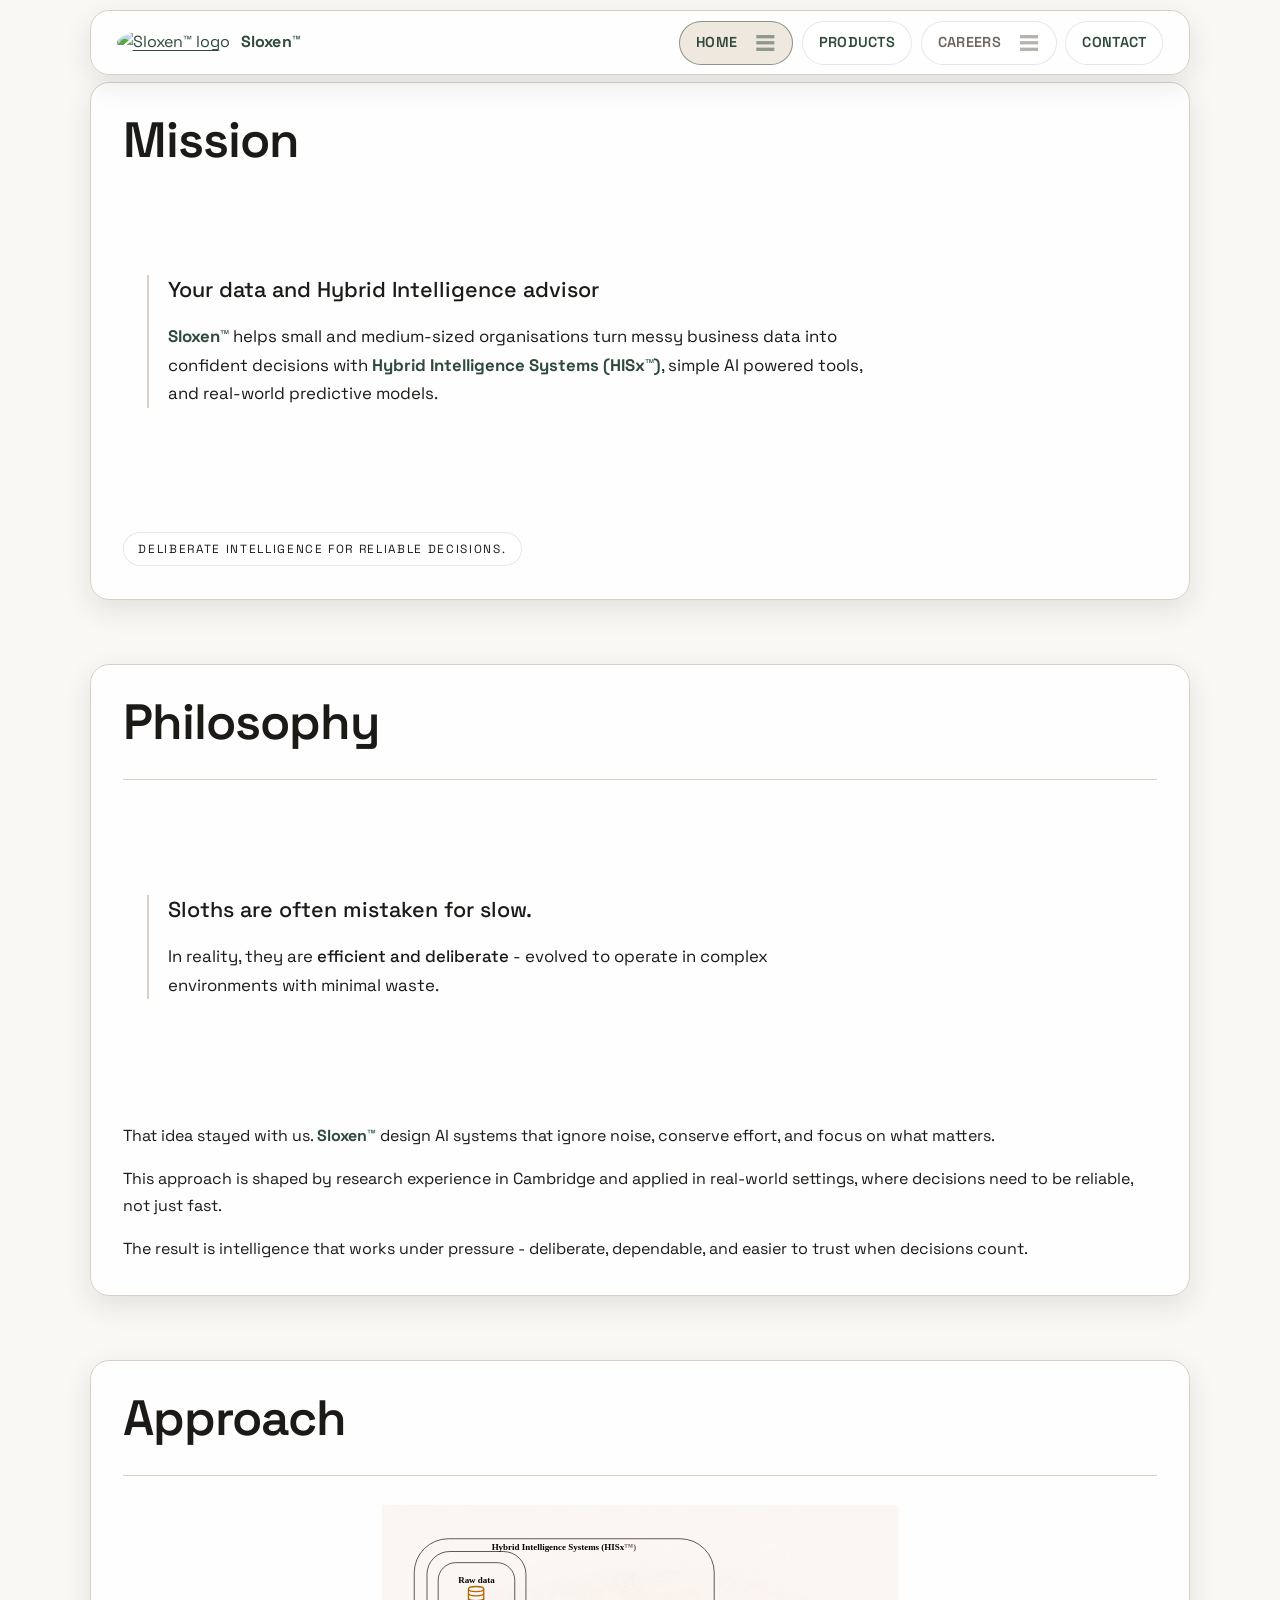
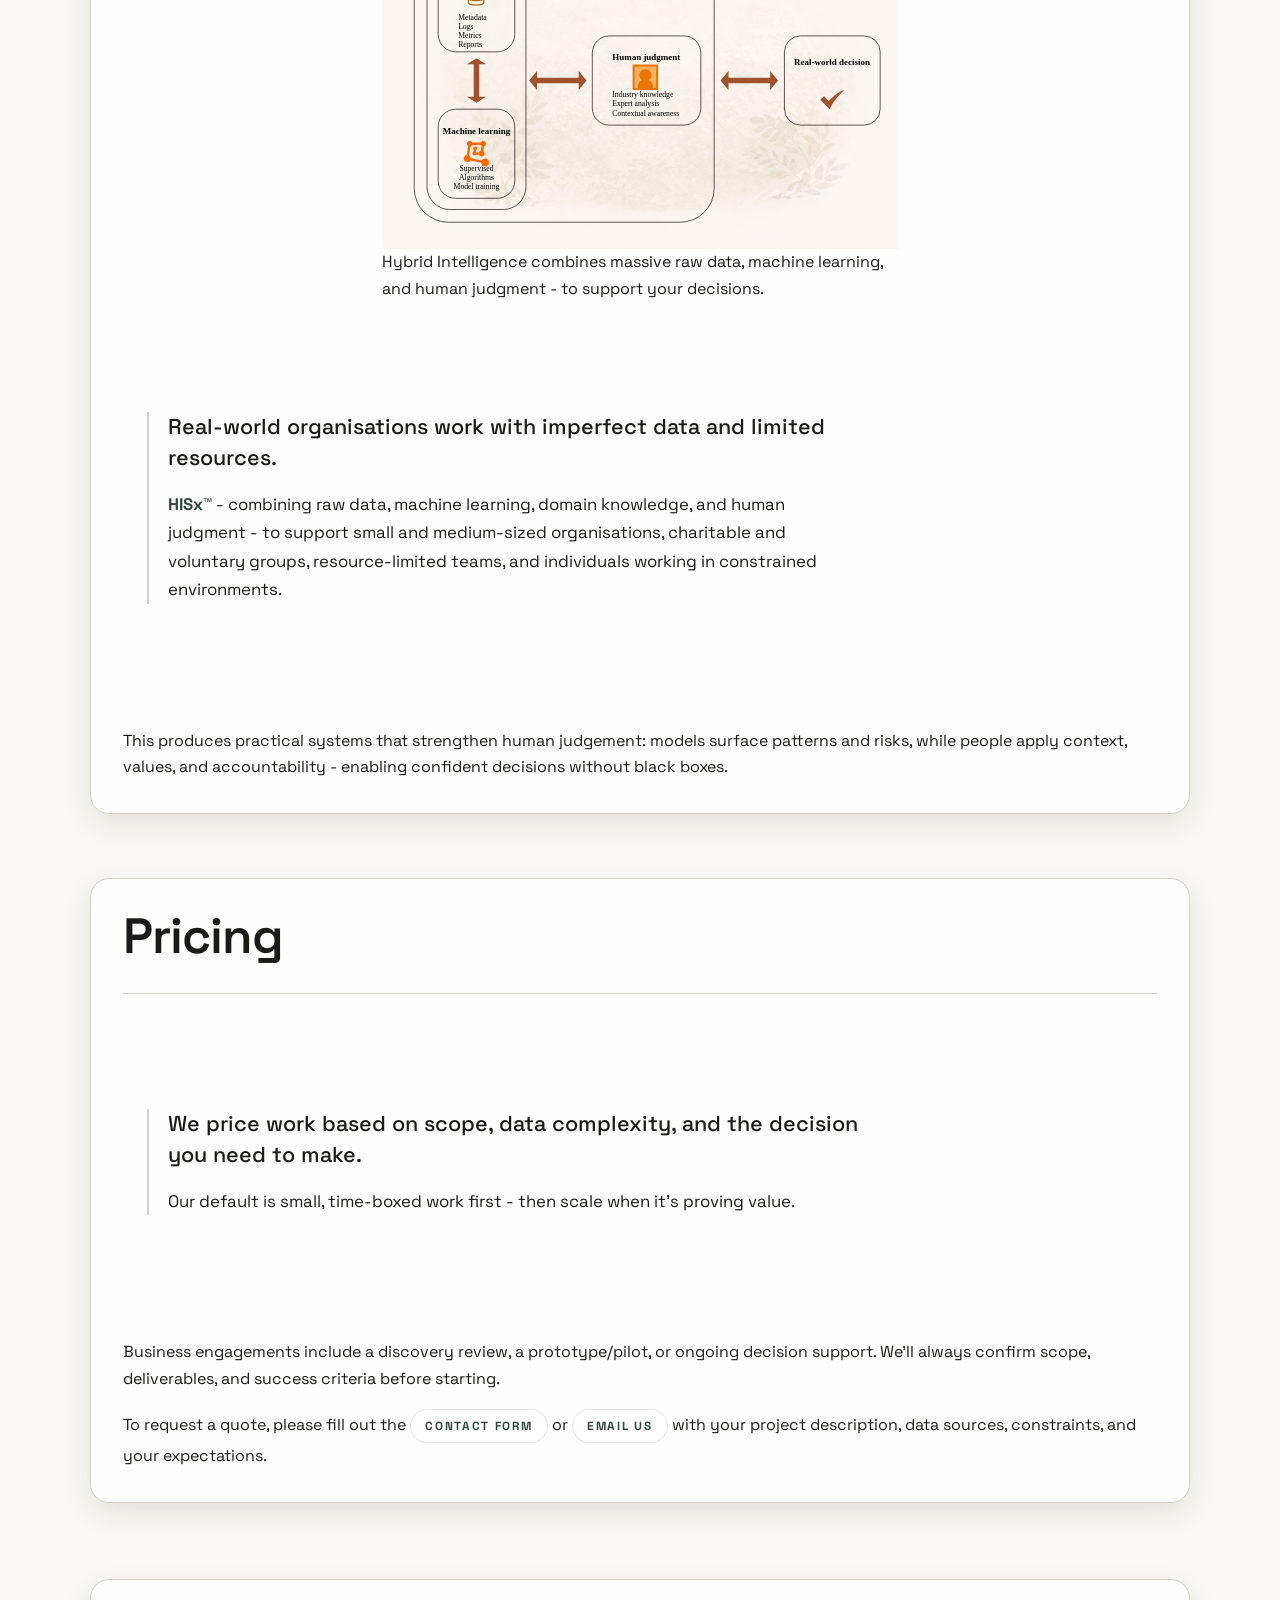
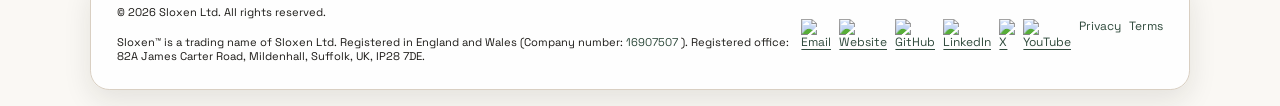
==== index.html @ bb7aa59a "remove hybrid ai" ====
<!DOCTYPE html>
<html lang="en">
<head>
  <meta charset="UTF-8" />
  <meta name="viewport" content="width=device-width, initial-scale=1" />
  <title>Sloxen™: data to decisions</title>
  <link rel="icon" href="assets/logo_small.png">  
  <meta name="description" content="Messy business data? Our HISx™ turns it into confident decisions." />
  <link rel="stylesheet" href="style.css" />


  <link rel="preconnect" href="https://fonts.googleapis.com">
  <link rel="preconnect" href="https://fonts.gstatic.com" crossorigin>
  <link href="https://fonts.googleapis.com/css2?family=Space+Grotesk:wght@400;500;600;700&display=swap" rel="stylesheet">
</head>

<body class="sloths-page">
  <header class="site-header">
    <div class="container nav-container">
      <div class="logo">
        <a href="index.html"><img class="logo-img" src="assets/logo.png" alt="Sloxen™ logo" /></a>
        <span class="logo-text"><a href="https://sloxen.com", style="text-decoration:none;"><b>Sloxen™</b></a></span></span>
      </div>
      <nav class="main-nav">
        <!-- HOME dropdown -->
        <details class="nav-dropdown">
          <summary class="nav-link active" href="page">home</summary>
          <div class="nav-dropdown-menu" role="menu" aria-label="Home sections">
            <a class="nav-dropdown-link" href="index.html#mission" role="menuitem">mission</a>
            <a class="nav-dropdown-link" href="index.html#philosophy" role="menuitem">philosophy</a>
            <a class="nav-dropdown-link" href="index.html#approach" role="menuitem">approach</a>
            <a class="nav-dropdown-link" href="index.html#pricing" role="menuitem">pricing</a>
          </div>
        </details>

        <!-- Keep the rest as top-level -->
        <a class="nav-link" href="products.html">products</a>
        <!-- CAREER dropdown -->
        <details class="nav-dropdown">
          <summary class="nav-link" href="careers.html">careers</summary>
          <div class="nav-dropdown-menu" role="menu" aria-label="Careers sections">
            <a class="nav-dropdown-link" href="careers.html#joinus" role="menuitem">joinus</a>
            <a class="nav-dropdown-link" href="careers.html#team" role="menuitem">team</a>
          </div>
        </details>

        <a class="nav-link" href="contact.html">contact</a>
      </nav>

            <!-- Mobile hamburger (mobile only) -->
      <button class="nav-toggle" type="button"
              aria-label="Open menu"
              aria-controls="mobile-nav"
              aria-expanded="false">
        <span></span><span></span><span></span>
      </button>

      <!-- Mobile overlay nav -->
      <div id="mobile-nav" class="mobile-nav" aria-hidden="true">
        <div class="mobile-nav__top">
          <div class="mobile-nav__brand"><a href="https://sloxen.com", style="text-decoration:none;"><b>Sloxen™</b></a></span></div>
          <button class="mobile-nav__close" type="button" aria-label="Close menu">✕</button>
        </div>

        <nav class="mobile-nav__menu" aria-label="Mobile navigation">
 
        <div class="mobile-nav__cta">
          <a class="mobile-btn mobile-btn--primary" href="contact.html">Let’s chat</a>
        </div>         
        <!-- Home (expandable) -->
          <details class="mobile-acc">
            <summary>Home</summary>
            <a href="index.html#mission">Mission</a>
            <a href="index.html#philosophy">Philosophy</a>
            <a href="index.html#approach">Approach</a>
            <a href="index.html#pricing">Pricing</a>
          </details>

          <!-- Products (top-level link; no submenu) -->
          <a class="mobile-link" href="products.html">Products</a>

          <!-- Careers (expandable) -->
          <details class="mobile-acc">
            <summary>Careers</summary>
            <a href="careers.html#joinus">Join us</a>
            <a href="careers.html#team">Team</a>
          </details>

          <!-- Contact (top-level) -->
          <a class="mobile-link" href="contact.html">Contact</a>
          <p class="mobile-nav__privacy-note">
            We only use your information to respond to your enquiry. We respect your privacy.
          </p>

          <a class="mobile-link" href="privacy.html">Privacy</a>

          <a class="mobile-link" href="terms.html">Terms</a>
        </nav>

      </div>

    </div>
  </header>

  <main>
    <!-- OVERVIEW -->
    <section id="mission" class="tab-section">
      <div class="container">
        <h1>Mission</h1>
        <div class="spacer-lg"></div>
        <div class="about-quote">  
          <p class="quote-lead">Your data and Hybrid Intelligence advisor</p>
          <p class="quote-body"><a href="https://sloxen.com/", style="text-decoration:none;"><b>Sloxen™</b></a> helps small and medium-sized organisations turn messy business data into confident decisions with <a href="https://sloxen.com/products.html", style="text-decoration:none;"><b>Hybrid Intelligence Systems (HISx™)</b></a>, simple AI powered tools, and real-world predictive models.</p>
        </div>
        <div class="spacer-xl"></div>

        <p class="pill">Deliberate intelligence for reliable decisions.</p>
      </div>
    </section>

    <!-- ABOUT (exactly 3 paragraphs) -->
    <section id="about" class="tab-section">
      <div class="container">
        <h1>Philosophy</h1>
        <div class="divider"></div>

        <div class="spacer-lg"></div>
        <div class="about-quote">
          <p class="quote-lead">
            Sloths are often mistaken for slow.
          </p>
          <p class="quote-body">
            In reality, they are <span class="emphasis">efficient and deliberate</span> -
            evolved to operate in complex environments with minimal waste.
          </p>
        </div>
        <div class="spacer-xl"></div>

        <p>
          That idea stayed with us. <a href="https://sloxen.com", style="text-decoration:none;"><b>Sloxen™</b></a> design AI systems that ignore noise, conserve effort,
          and focus on what matters.
        </p>
        <p>
          This approach is shaped by research experience in Cambridge and applied in real-world settings, 
          where decisions need to be reliable, not just fast.
        </p>
        <p>
          The result is intelligence that works under pressure - deliberate, dependable, 
          and easier to trust when decisions count.
        </p>
      </div>
    </section>

    <!-- APPROACH (exactly 3 paragraphs) -->
    <section id="approach" class="tab-section">
      <div class="container">
        <h1>Approach</h1>
        <div class="divider"></div>

        <figure class="figure-half zoomable">
          <img src="assets/home/hybrid_intel.drawio.svg" alt="AutoPred hybrid AI for predictive analytics" loading="lazy" />
          <figcaption>
            Hybrid Intelligence combines massive raw data, machine learning,
              and human judgment - to support your decisions.
          </figcaption>
        </figure>

        <div class="spacer-lg"></div>
        <div class="about-quote">
          <p class="quote-lead">
            Real-world organisations work with imperfect data and limited resources.
          </p>
          <p class="quote-body">
            <a href="https://sloxen.com/products.html", style="text-decoration:none;"><b>HISx™</b></a> - combining raw data, machine learning, domain knowledge, and human judgment - to support small and medium-sized organisations, charitable and voluntary groups, resource-limited teams, and individuals working in constrained environments.
          </p>
        </div>
        <div class="spacer-xl"></div>

        <p>
          This produces practical systems that strengthen human judgement: models surface patterns and risks, while people apply context, values, and accountability - enabling confident decisions without black boxes.
        </p>
      </div>
    </section>

    <!-- PRICING -->
    <section id="pricing" class="tab-section">
      <div class="container">
        <h1>Pricing</h1>
        <div class="divider"></div>

        <div class="spacer-lg"></div>
        <div class="about-quote">
          <p class="quote-lead">
            We price work based on scope, data complexity, and the decision you need to make.
          </p>
          <p class="quote-body">
            Our default is small, time-boxed work first - then scale when it’s proving value.
          </p>
        </div>
        <div class="spacer-xl"></div>

        <p>
          Business engagements include a discovery review, a prototype/pilot, or ongoing decision support.
          We’ll always confirm scope, deliverables, and success criteria before starting.
        </p>

        <p>
          To request a quote, please fill out the
          <a
            href="contact.html"
            target="_blank"
            rel="noopener"
            class="pill"
            style="display:inline-block;
            text-decoration:none;
            font-weight: 800;"
          >
            contact form
          </a>
          or 
          <a
            href="mailto:info@sloxen.com"
            target="_blank"
            rel="noopener"
            class="pill"
            style="display:inline-block;
            text-decoration:none;
            font-weight: 800;"
          >
            email us
          </a>
          with your project description, data sources, constraints, and your expectations.
        </p>
      </div>
    </section>

  </main>

  <div id="site-footer"></div>

  <script>
    fetch("footer.html")
      .then(res => res.text())
      .then(html => {
        document.getElementById("site-footer").innerHTML = html;
        document.getElementById("year").textContent = new Date().getFullYear();
      });
  </script>

  <script>
    document.getElementById("year").textContent = new Date().getFullYear();
  </script>

  <script>
    const toggle = document.querySelector(".nav-toggle");
    const mobileNav = document.getElementById("mobile-nav");
    const closeBtn = document.querySelector(".mobile-nav__close");

    function openNav(){
      mobileNav.classList.add("is-open");
      mobileNav.setAttribute("aria-hidden", "false");
      toggle?.setAttribute("aria-expanded", "true");
      document.body.classList.add("nav-open");
    }

    function closeNav(){
      mobileNav.classList.remove("is-open");
      mobileNav.setAttribute("aria-hidden", "true");
      toggle?.setAttribute("aria-expanded", "false");
      document.body.classList.remove("nav-open");
    }

    toggle?.addEventListener("click", (e) => {
      e.stopPropagation();
      openNav();
    });

    closeBtn?.addEventListener("click", closeNav);

    mobileNav?.querySelectorAll("a").forEach(a => a.addEventListener("click", closeNav));

    document.addEventListener("keydown", (e) => {
      if(e.key === "Escape") closeNav();
    });

      /* click outside closes */
  document.addEventListener("click", (e) => {
    if (!mobileNav.classList.contains("is-open")) return;

    const target = e.target;
    if (!(target instanceof Node)) return;

    const clickedInsidePanel = mobileNav.contains(target);
    const clickedToggle = toggle && toggle.contains(target);

    if (!clickedInsidePanel && !clickedToggle) closeNav();
  });
  
  </script>


</body>
</html>
---- style.css ----
/* =========================================================
   Sloxen - style.css (tidied + deduplicated)
   0) Reset + Variables
   ========================================================= */

*, *::before, *::after { box-sizing: border-box; }

:root{
  /* Header offset for fixed header (desktop default) */
  --header-offset: 10px;

  /* Softer, more “creamy green” palette */
  --bg: #f2f7f1;
  --surface: #ffffff;
  --text: #0f1f17;
  --muted: #40554b;
  --accent: #2f7d63;
  --accent-soft: #e2f0ea;
  --divider: #d6e2da;
  --radius-lg: 1.2rem;
  --shadow: 0 8px 24px rgba(15,31,23,0.08);
}


/* =========================================================
   1) Base Page Layout
   ========================================================= */

html, body{
  margin: 0;
  padding: 0;
  min-height: 100%;
  overflow-x: hidden;
  font-family: "Space Grotesk", system-ui, sans-serif;
  color: var(--text);
  line-height: 1.65;
  background: var(--bg);
}

/* Reserve space so content never sits under the fixed header */
body{
  padding-top: var(--header-offset);
}

/* Containers */
.container{
  width: 100%;
  max-width: 1100px;
  margin: 0 auto;
  padding: 0 1rem;
}


/* =========================================================
   2) Header (Fixed)
   ========================================================= */

.site-header{
  position: fixed;
  top: 2;
  left: 0;
  right: 0;
  z-index: 1000;
  background: var(--bg);
}

.site-header .container{
  width: 100%;
}


/* =========================================================
   3) Header “Card” + Footer “Card”
   - Shared “card” visual style.
   ========================================================= */

.nav-container,
.site-footer .footer-grid{
  background: rgba(255,255,255,0.90);
  border: 1px solid var(--divider);
  border-radius: var(--radius-lg);
  box-shadow: var(--shadow);
  padding: 0.6rem 1.6rem;
}

.nav-container{
  display: flex;
  justify-content: space-between;
  align-items: center;
  flex-wrap: wrap;
  gap: 1rem;
  position: relative; /* anchor for mobile hamburger positioning */
}


/* =========================================================
   4) Logo
   ========================================================= */

.logo{
  display: flex;
  align-items: center;
  gap: 0.7rem;
}
.logo-img{
  height: 34px;
  width: 34px;
  border-radius: 50%;
}
.logo-text{
  font-weight: 650;
  letter-spacing: 0.01em;
  color: var(--accent);
}
.logo-text span{
  color: inherit;
}


/* =========================================================
   5) Desktop Navigation Pills
   - Premium pill buttons.
   ========================================================= */

.main-nav{
  display: flex;
  flex-wrap: wrap;
  gap: 0.55rem;
}

.nav-link{
  display: inline-flex;
  align-items: center;
  justify-content: center;

  height: 44px;
  padding: 0 16px;

  border-radius: 9999px;
  border: 1px solid rgba(15,31,23,0.10);

  background: rgba(255,255,255,0.92);
  color: var(--muted);

  font-size: 0.9rem;
  font-weight: 600;
  letter-spacing: 0.02em;
  text-transform: uppercase;
  line-height: 1;

  cursor: pointer;
  text-decoration: none;
  white-space: nowrap;
}

.nav-link:hover{
  color: var(--text);
  border-color: rgba(15, 39, 31, 0.35);
}

/* Active: subtle, not neon */
.nav-link.active,
.nav-link[aria-current="page"]{
  border-color: rgba(15, 44, 35, 0.45);
  color: var(--accent);
  background: var(--accent-soft);
}


/* =========================================================
   6) Desktop Dropdown (details/summary)
   - Dropdown caret uses “≡” as you currently have; keep or change later.
   - Menu is a small card.
   ========================================================= */

.nav-dropdown{
  position: relative;
  display: inline-block;
}

.nav-dropdown > summary{
  list-style: none;
}
.nav-dropdown > summary::-webkit-details-marker{
  display: none;
}

/* Caret / icon */
.nav-dropdown > summary::after{
  content: "≡";
  margin-left: 1rem;
  font-size: 2em;
  opacity: 0.5;
  letter-spacing: -0.05em;
}

.nav-dropdown-menu{
  position: absolute;
  top: calc(100% + 10px);
  left: 0;
  min-width: 220px;
  padding: 0.5rem;
  border-radius: 14px;
  background: rgba(255,255,255,0.95);
  border: 1px solid var(--divider);
  box-shadow: 0 12px 28px rgba(4, 8, 6, 0.12);
  z-index: 2000;
}

.nav-dropdown-link{
  display: block;
  padding: 0.55rem 0.75rem;
  border-radius: 10px;
  text-decoration: none;
  color: var(--muted);
  font-size: 0.82rem;
  letter-spacing: 0.08em;
  text-transform: uppercase;
  white-space: nowrap;
}
.nav-dropdown-link:hover{
  background: rgba(47,125,99,0.10);
  color: var(--text);
}

.nav-dropdown:not([open]) .nav-dropdown-menu{
  display: none;
}


/* =========================================================
   7) Typography
   - Removed global “p { max-width: 100% !important; }” which broke layouts.
   - Keep normal paragraph rhythm.
   ========================================================= */

h1, h2, h3{
  color: var(--text);
  margin: 0.5rem 0;
  font-weight: 650;
  letter-spacing: -0.015em;
}
h1{ font-size: clamp(1.9rem, 3.6vw, 2.4rem); }
h2{ font-size: 1.25rem; margin-top: 1.2rem; }

p{ margin: 0.9rem 0; }

a{ color: var(--accent); }
a:hover{ text-decoration: underline; }

.lead{
  margin: 0.45rem 0;
  font-size: clamp(1.8rem, 4vw, 2.35rem);
  line-height: 1.12;
  letter-spacing: -0.02em;
}

/* Pill tagline */
.pill{
  display: inline-block;
  margin-top: 0rem;
  border-radius: 9999px;
  border: 1px solid rgba(15,31,23,0.10);
  padding: 0.4rem 0.9rem;
  font-size: 0.74rem;
  text-transform: uppercase;
  letter-spacing: 0.14em;
  color: var(--muted);
  background: rgba(255,255,255,0.92);
}


/* =========================================================
   8) Dividers + Spacers
   ========================================================= */

.divider{
  height: 1px;
  background: var(--divider);
  margin: 1.6rem 0;
}

.sub-divider{
  width: 48px;
  height: 1px;
  background: var(--divider);
  margin: 1.2rem 0;
  opacity: 0.7;
}

.spacer-lg{ height: 2.4rem; }
.spacer-xl{ height: 3.2rem; }


/* =========================================================
   9) About Quote Block (merged)
   ========================================================= */

.about-quote{
  max-width: 720px;
  margin: 3rem 0 3.5rem;
  margin-left: 1.5rem;
  padding-left: 1.2rem;
  border-left: 2px solid var(--divider);
}

.quote-lead{
  font-size: 1.35rem;
  font-weight: 500;
  line-height: 1.4;
  margin: 0 0 0.6rem;
  color: var(--text);
}

.quote-body{
  font-size: 1.05rem;
  line-height: 1.7;
  margin: 0;
  color: var(--muted);
}

.emphasis{
  font-weight: 500;
  color: var(--text);
}


/* =========================================================
   10) Hybrid Diagram
   ========================================================= */

.hybrid-diagram{
  display: block;
  text-align: center;
  max-width: 680px;
  margin: 2.4rem auto 3rem;
  color: var(--muted);
}

.hybrid-diagram svg{
  display: block;
  width: 100%;
  height: auto;
  margin: 0 auto 1rem;
}

.hybrid-diagram img{
  display: block;
  max-width: 100%;
  height: auto;
  margin: 0 auto;
}

/* SVG text via class so we can size it responsively */
.hybrid-center{
  font-size: 14px;
  font-weight: 500;
  fill: currentColor;
}

/* Legend: responsive pills */
.hybrid-legend{
  display: flex;
  flex-wrap: wrap;
  gap: 0.5rem;
  justify-content: center;
  margin: 0.6rem 0 0.9rem;
}

.legend-pill{
  display: inline-flex;
  align-items: center;
  justify-content: center;
  padding: 0.35rem 0.7rem;
  border-radius: 9999px;
  border: 1px solid rgba(15,31,23,0.12);
  background: rgba(255,255,255,0.9);
  color: var(--muted);
  font-size: 0.85rem;
  line-height: 1;
  white-space: nowrap;
}

.diagram-caption{
  font-size: 0.95rem;
  line-height: 1.6;
  text-align: center;
  color: var(--muted);
  margin: 0;
}


/* =========================================================
   11) Anchor/Scroll Offset (single system)
   ========================================================= */

html{
  scroll-padding-top: var(--header-offset);
}

section,
.tab-section,
h1, h2, h3{
  scroll-margin-top: var(--header-offset);
}


/* =========================================================
   12) Figures / Images / Zoom
   - Kept your figure sizing + zoom behaviour.
   ========================================================= */

figure{ margin: 0; }

figure img{
  display: block;
  width: 100%;
  height: auto;
  max-width: 100%;
}

.figure-half{
  max-width: 50%;
  margin: 1.5rem auto;
}

.zoomable img{
  width: 100%;
  cursor: zoom-in;
  transition: transform 0.25s ease;
}

.zoomable img:hover{
  transform: scale(2);
}

.zoomable img:active{
  transform: scale(1.5);
  cursor: zoom-out;
}

.plot-carousel {
  position: relative;
  display: flex;
  align-items: center;
}

.plot-nav {
  position: absolute;
  top: 50%;
  transform: translateY(-50%);
  z-index: 2;

  width: 36px;
  height: 36px;
  border-radius: 50%;
  border: none;

  background: rgba(255,255,255,0.9);
  box-shadow: 0 2px 6px rgba(0,0,0,0.15);
  cursor: pointer;
  font-size: 20px;
}

.plot-nav.left {
  left: -10px;
}

.plot-nav.right {
  right: -10px;
}

.plot-nav:hover {
  background: white;
}

.product-plot-strip {
  display: flex;
  gap: 1rem;
  overflow-x: auto;
  overflow-y: hidden;
  scroll-snap-type: x mandatory;
  padding: 0.75rem 0 1rem;
  margin: 1rem 0 1.25rem;
  max-width: 100%;
}

.product-plot-strip img {
  flex: 0 0 auto;
  height: 520px;
  width: auto;
  border-radius: 14px;
  border: 1px solid #e5e7eb;
  scroll-snap-align: start;
  background: #fff;
  object-fit: cover;
}

.product-plot-strip::-webkit-scrollbar {
  height: 8px;
}

.product-plot-strip::-webkit-scrollbar-thumb {
  background: #cbd5e1;
  border-radius: 999px;
}

.product-plot-strip-wide {
  display: flex;
  gap: 1rem;
  overflow-x: auto;
  overflow-y: hidden;
  scroll-snap-type: x mandatory;
  padding: 0.75rem 0 1rem;
  margin: 1rem 0 1.25rem;
  max-width: 100%;
}

.product-plot-strip-wide img {
  flex: 0 0 auto;
  height: 200px;
  width: auto;
  border-radius: 14px;
  border: 1px solid #e5e7eb;
  scroll-snap-align: start;
  background: #fff;
  object-fit: cover;
}

.product-plot-strip-wide::-webkit-scrollbar {
  height: 8px;
}

.product-plot-strip-wide::-webkit-scrollbar-thumb {
  background: #cbd5e1;
  border-radius: 999px;
}


/* =========================================================
   13) Footer
   ========================================================= */

.site-footer{
  font-size: 0.7rem;      /* align with nav pills */
  padding: 0.7rem 0 1rem;  /* tighter vertical rhythm */
}

.footer-grid{
  display: flex;
  justify-content: space-between;
  align-items: center;
  gap: 0.6rem;
}

.site-footer .footer-grid{
  gap: 0.6rem;
}

.footer-meta p{
  margin: 0.05rem 0;
  line-height: 1.2;
  font-size: inherit;
}

.footer-links{
  display: flex;
  gap: 0.5rem;
}

.footer-links a{
  font-size: 0.75rem;
  text-decoration: none;
  color: var(--muted);
  line-height: 1.2;
}
.footer-links a:hover{
  color: var(--text);
  text-decoration: underline;
}


/* =========================================================
   14) Page Theme
   ========================================================= */

body.sloths-page{
  --bg: #FAF8F4;
  --surface: #FFFFFF;
  --text: #1C1A17;
  --muted: #6E665E;
  --divider: #D9CFC2;
  --accent: #2F4A3C;
  --accent-soft: #EFE8DF;
  --shadow: 0 10px 28px rgba(28,26,23,0.10);
}

/* top spacing rule  */
body.sloths-page .tab-section:first-of-type{
  margin-top: 0.5rem;
  padding: 4rem 0;
}

body.sloths-page main .tab-section + .tab-section{
  margin-top: -4rem;
}

/* sloths page main panel */
body.sloths-page main .tab-section{
  padding: 4rem 0;
}

body.sloths-page main .tab-section .container{
  background: rgba(255,255,255,0.88);
  border: 1px solid var(--divider);
  border-radius: var(--radius-lg);
  box-shadow: var(--shadow);
  padding: 1rem 2rem;
}



/* Contact typography */
body.sloths-page h1{
  font-size: clamp(2.2rem, 4.2vw, 3.1rem);
  font-weight: 600;
  letter-spacing: -0.02em;
  margin-top: 0;
}

body.sloths-page p{
  max-width: none;
  margin: 1.05rem 0;
  color: var(--text);
}

body.sloths-page .divider{
  background: var(--divider);
  margin: 1rem 0 1.8rem;
  opacity: 0.95;
}

body.sloths-page a{
  color: var(--accent);
  text-decoration: underline;
  text-decoration-thickness: 1px;
  text-underline-offset: 3px;
}
body.sloths-page a:hover{
  text-decoration-thickness: 2px;
}


/* =========================================================
   15) Contact Form 
   ========================================================= */

.contact-form{
  margin-top: 1.2rem;
  max-width: 720px;
}

.contact-form .form-row{
  display: flex;
  flex-direction: column;
  gap: 0.45rem;
  margin: 0.95rem 0;
}

.contact-form label{
  font-weight: 550;
  color: var(--text);
}

.contact-form input,
.contact-form select,
.contact-form textarea{
  width: 100%;
  padding: 0.75rem 0.9rem;
  border: 1px solid var(--divider);
  border-radius: 12px;
  background: var(--surface);
  color: var(--text);
  font: inherit;
  line-height: 1.4;
  outline: none;

  appearance: none;
  -webkit-appearance: none;
  -moz-appearance: none;
}

.contact-form textarea{
  resize: vertical;
  min-height: 140px;
}

.contact-form input:focus,
.contact-form select:focus,
.contact-form textarea:focus{
  border-color: rgba(47,125,99,0.55);
  box-shadow: 0 0 0 3px rgba(47,125,99,0.16);
}

.contact-form button{
  margin-top: 0.6rem;
  height: 38px;
  padding: 0 16px;
  border-radius: 9999px;
  border: 1px solid rgba(15,31,23,0.12);
  background: rgba(255,255,255,0.92);
  color: var(--muted);
  font: inherit;
  font-size: 0.74rem;
  font-weight: 650;
  letter-spacing: 0.12em;
  text-transform: uppercase;
  cursor: pointer;
  white-space: nowrap;
}

.contact-form button:hover{
  color: var(--text);
  border-color: rgba(47,125,99,0.35);
  transform: translateY(-1px);
}


/* =========================================================
   16) NAV
   ========================================================= */

nav a,
nav a:hover,
nav a:focus,
nav a:active,
nav a.active{
  text-decoration: none !important;
}


/* =========================================================
   17) Small helpers
   ========================================================= */

.work-links{
  font-size: 0.9em;
  opacity: 0.85;
}

.profile-link{
  display: inline-flex;
  flex-direction: column;
  align-items: flex-start;
  gap: 0.4rem;
  text-decoration: none;
}




/* =========================================================
   18) Mobile
   ========================================================= */

@media (max-width: 720px){
  :root{
    --header-offset: 1px;
  }

  /* Hybrid diagram mobile tuning */
  .hybrid-diagram{ margin: 2rem auto 2.4rem; }
  .diagram-caption{ font-size: 0.9rem; text-align: left; }
  .hybrid-legend{ justify-content: flex-start; }
  .legend-pill{ font-size: 0.82rem; }

  /* Contact page mobile spacing */

  body.sloths-page main .tab-section:first-of-type{
    padding-top: 4rem;
    padding: 4rem 0;
  }
  body.sloths-page main .tab-section + .tab-section{
    padding: -2rem 0;
  }
  body.sloths-page main .tab-section{
    padding: 4rem 0;
  }  
  body.sloths-page main .tab-section .container{
    padding: 0.5rem 1rem;
  }
  body.sloths-page p{
    max-width: 100%;
  }

  /* Desktop dropdown menu width tweak (harmless even if desktop nav hidden) */
  .nav-dropdown-menu{
    left: auto;
    right: 0;
    min-width: 210px;
  }

    /* Headings */
  h1{
    font-size: clamp(1rem, 6vw, 1rem);
    line-height: 1.2;
  }

  h2{
    font-size:90.rem;
    line-height: 1.3;
  }

  h3{
    font-size: 0.9rem;
    line-height: 1.35;
  }

  /* Body text */
  p{
    font-size: 0.8rem;
    line-height: 1.55;
  }

  /* Lead / hero text */
  .lead{
    font-size: 1.45rem;
    line-height: 1.25;
  }

  /* Quote blocks */
  .quote-lead{
    font-size: 1.1rem;
    line-height: 1.4;
  }

  .quote-body{
    font-size: 0.9rem;
  }

  .about-quote{
    margin: 0.2rem 0 0.2rem 0;
  }

  .about-quote p{
    margin: 0.2rem 0 0.2rem 0;
  }

  .about-quote + .pill{
    margin-top: 0.2rem;
  }

  /* Pills / small UI text */
  .pill,
  .legend-pill{
    font-size: 0.7rem;
  }
  .about-pill{
    margin: 0.2rem 0 0.2rem 0;
  }

  .about-pill p{
    margin: 0.2rem 0 0.2rem 0;
  }
}


@media (max-width: 960px){
  .footer-grid{
    flex-direction: column;
    align-items: flex-start;
  }
  .site-footer{
    font-size: 0.6rem;   /* smaller, still readable */
    line-height: 0.8;
  }

  .site-footer p,
  .site-footer a{
    font-size: inherit;
  }
}


/* =========================================================
   19) Mobile Navigation - Hamburger + Panel
   ========================================================= */

/* Hamburger button (mobile only) */
.nav-toggle{
  display: none;
  width: 44px;
  height: 44px;
  border-radius: 12px;
  border: 1px solid rgba(15,31,23,0.14);
  background: rgba(255,255,255,0.92);
  box-shadow: var(--shadow);
  cursor: pointer;

  position: absolute;
  right: 0.6rem;
  top: 0.6rem;
}

.nav-toggle span{
  position: absolute;
  left: 11px;
  right: 11px;
  height: 2px;
  background: var(--muted);
  border-radius: 2px;
}
.nav-toggle span:nth-child(1){ top: 14px; }
.nav-toggle span:nth-child(2){ top: 21px; }
.nav-toggle span:nth-child(3){ top: 28px; }

/* Mobile behaviour: hide desktop nav, show hamburger */
@media (max-width: 960px){
  .main-nav{ display: none !important; }
  .nav-toggle{ display: inline-flex; }
}


/* Panel: floating, not full screen */
.mobile-nav{
  position: fixed;
  top: 0%;
  right: 0%;
  bottom: 0%;
  max-height: 120vh;
  max-width: 300px;
  overflow-y: auto;
  z-index: 3000;

  display: none;
  padding: 16px 16px 18px;

  background: rgba(242,247,241,0.85);
  color: var(--text);
  backdrop-filter: blur(10px);
  -webkit-backdrop-filter: blur(10px);

  border-radius: 22px;
  box-shadow: 0 24px 60px rgba(15,31,23,0.18);
}

.mobile-nav.is-open{ display: block; }
body.nav-open{ overflow: hidden; }

/* Panel top row */
.mobile-nav__top{
  display: flex;
  align-items: center;
  justify-content: space-between;
  gap: 12px;
  margin-bottom: 14px;
}

.mobile-nav__brand{
  color: var(--accent);
  font-weight: 650;
  letter-spacing: 0.02em;
}
.mobile-nav__brand span{
  color: var(--accent);
  opacity: 0.9;
}

.mobile-nav__close{
  width: 44px;
  height: 44px;
  border-radius: 12px;
  border: 1px solid rgba(15,31,23,0.14);
  background: rgba(255,255,255,0.92);
  color: var(--text);
  box-shadow: var(--shadow);
  font-size: 20px;
  cursor: pointer;
}

/* Menu container */
.mobile-nav__menu{
  display: flex;
  flex-direction: column;
  gap: 12px;
  margin-top: 8px;
}

/* Unified button system (top-level + links)
   - Top-level expandable items are <summary>
   - Non-expandable items should use .mobile-link
*/
.mobile-acc > summary,
.mobile-link{
  display: flex;
  align-items: center;
  justify-content: space-between;

  padding: 16px 18px;
  border-radius: 14px;

  background: rgba(255,255,255,0.95);
  border: 1px solid var(--divider);
  box-shadow: var(--shadow);

  color: var(--text);
  font-weight: 600;
  font-size: 0.8rem;
  letter-spacing: 0.12em;
  text-transform: uppercase;

  text-decoration: none;
}

/* Summary: hide default marker */
.mobile-acc > summary{
  list-style: none;
}
.mobile-acc > summary::-webkit-details-marker{
  display: none;
}

/* Chevron only for expandable items */
.mobile-acc > summary::after{
  content: "▾";
  font-size: 1.5rem;   /* arrow size */
  font-weight: 700;
  line-height: 1;
  color: var(--muted);
  margin-left: 10px;
}
.mobile-acc[open] > summary::after{
  content: "▴";
}

/* Sub-items inside open accordion */
.mobile-acc a{
  display: flex;
  align-items: center;
  justify-content: space-between;

  margin-top: 10px;
  padding: 16px 18px;
  border-radius: 14px;

  background: rgba(255,255,255,0.85);
  border: 1px solid rgba(15,31,23,0.12);
  box-shadow: 0 8px 20px rgba(15,31,23,0.06);

  color: var(--text);
  font-size: 0.9rem;
  font-weight: 500;
  letter-spacing: 0.02em;
  text-transform: none;

  text-decoration: none;
}

/* Hover / tap feedback */
.mobile-acc > summary:hover,
.mobile-acc a:hover,
.mobile-link:hover{
  background: var(--accent-soft);
  border-color: rgba(47,125,99,0.35);
}

/* Privacy note inside panel */
.mobile-nav__privacy-note{
  margin: 0.1rem 0 0.1rem;
  font-size: 0.6rem;
  line-height: 1;
  color: var(--muted);
  opacity: 0.9;
}

/* CTA (kept centered, not pinned) */
.mobile-nav__cta{
  margin: 2rem 0 1.2rem;
  display: flex;
  justify-content: center;
}

/* CTA buttons */
.mobile-btn{
  display: flex;
  align-items: center;
  justify-content: center;

  height: 48px;
  border-radius: 18px;
  text-decoration: none;

  font-weight: 450;
  letter-spacing: 0.1em;
  text-transform: uppercase;
  font-size: 0.6rem;
}

.mobile-btn--primary{
  min-width: 78%;
  height: auto;
  padding: 16px 28px;

  font-size: 0.8rem;
  font-weight: 700;
  letter-spacing: 0.2em;

  background: var(--accent);
  color: #ffffff !important;

  box-shadow: 0 12px 28px rgba(15,31,23,0.22);
}

/* Optional outline style if you use a second CTA */
.mobile-btn--outline{
  min-width: 78%;
  height: auto;
  padding: 16px 28px;

  background: rgba(255,255,255,0.92);
  color: var(--accent);
  border: 1px solid rgba(47,125,99,0.35);
}

@media (max-width: 640px) {
  .product-plot-strip img {
    width: 88vw;
    max-width: 320px;
    height: auto;
    margin: 0 auto;
  }
}

/* =========================================================
   END
   ========================================================= */
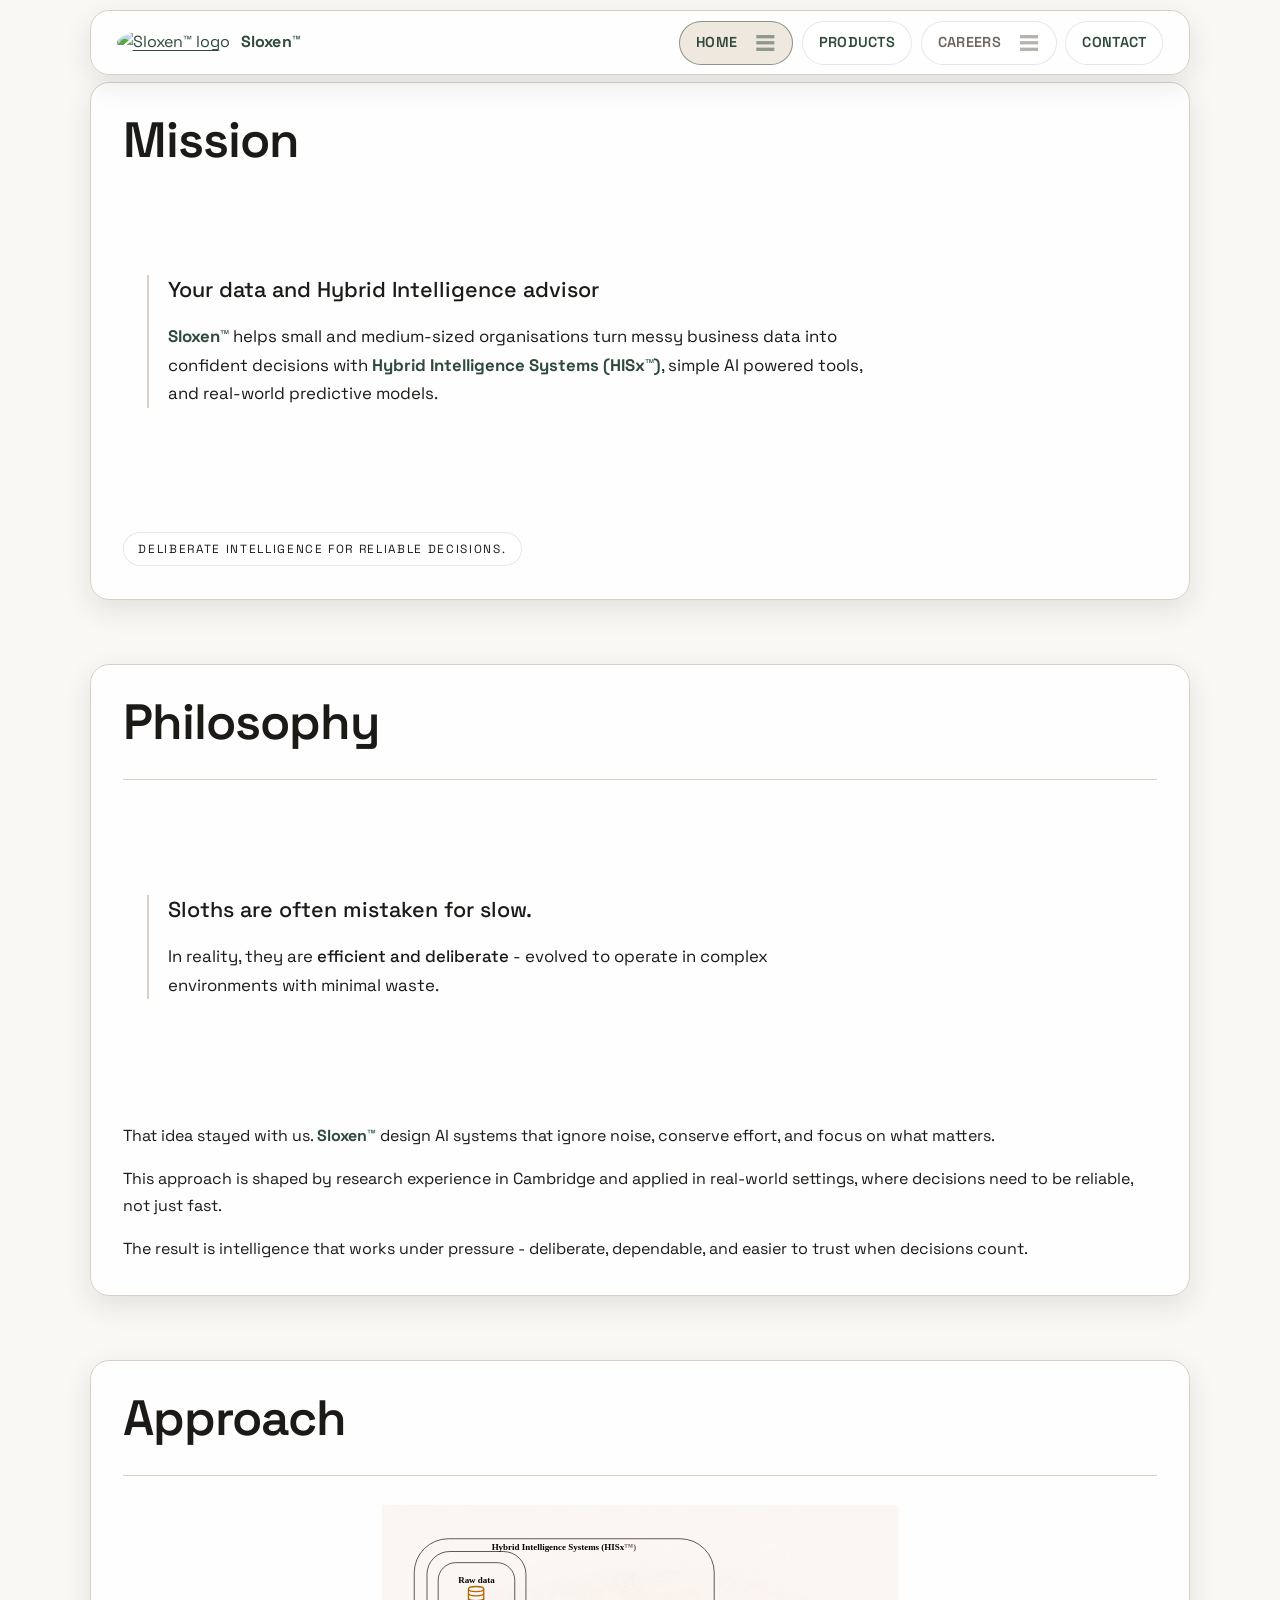
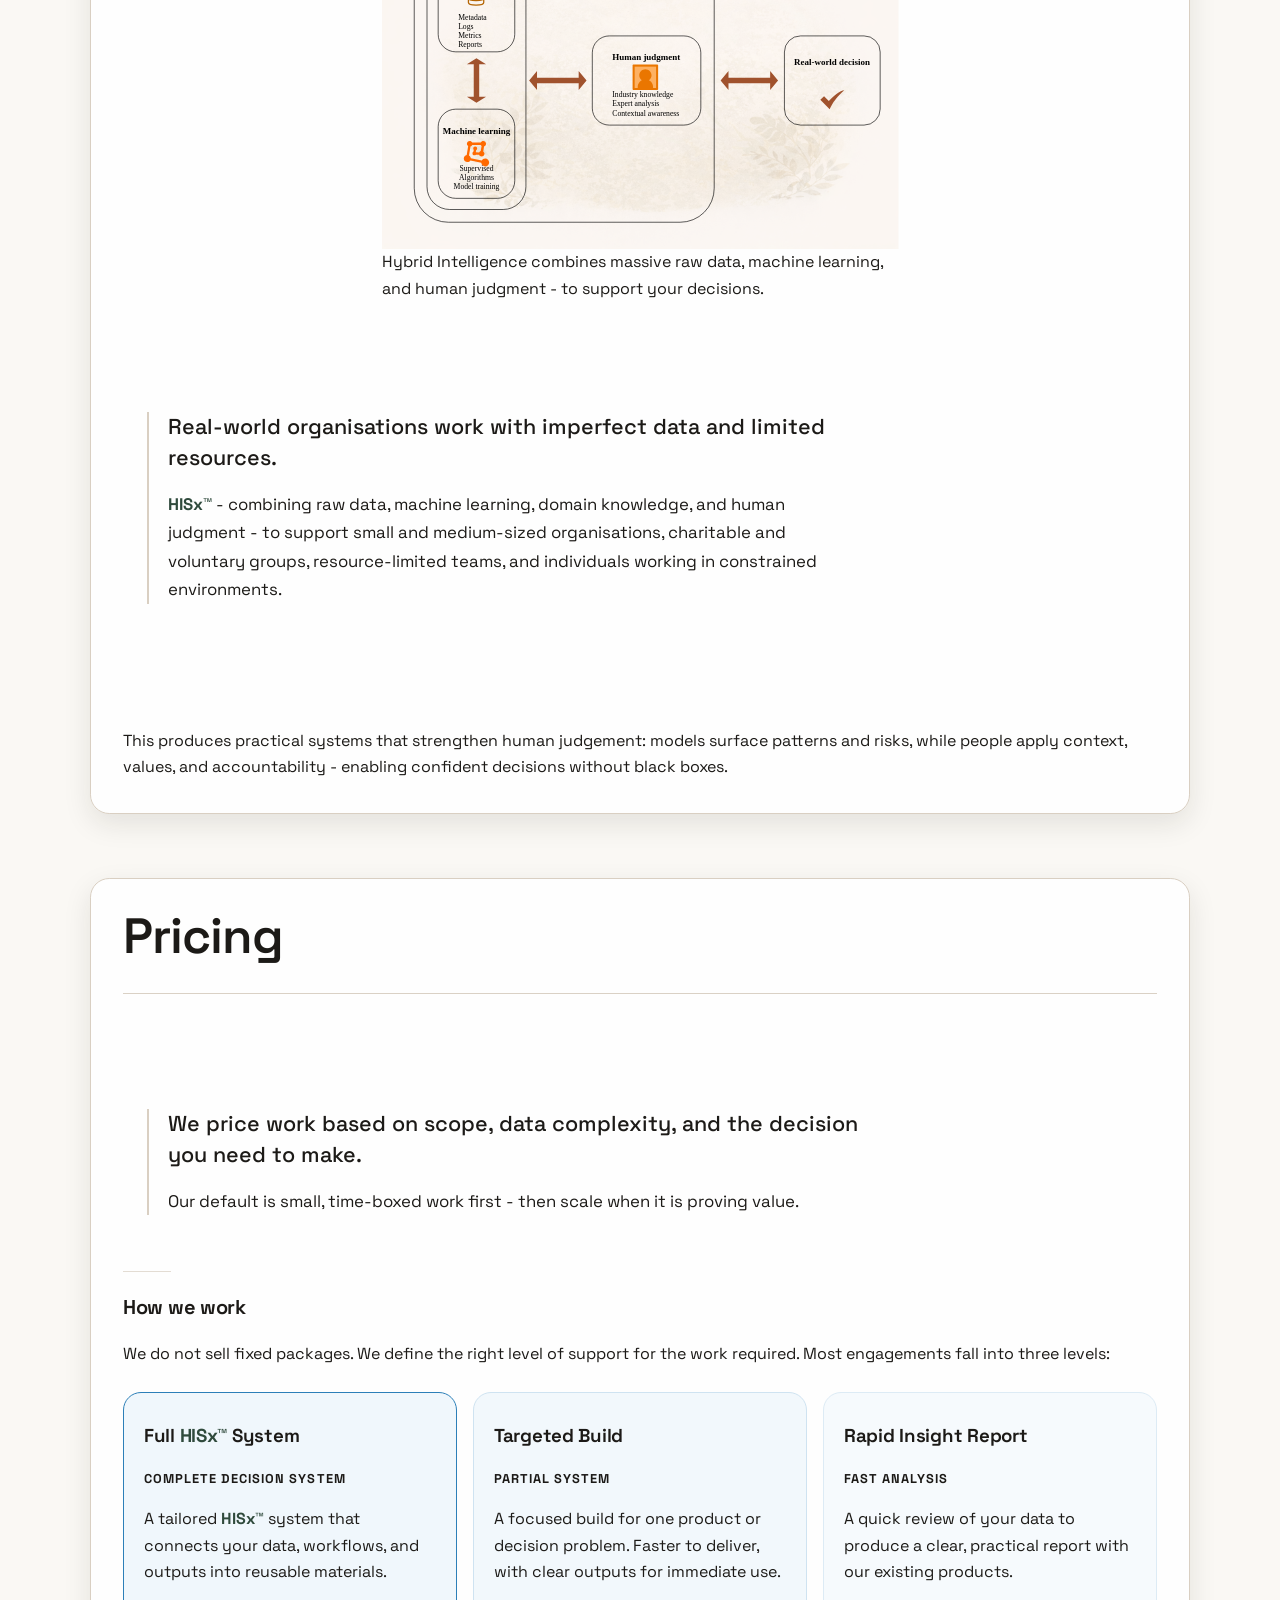
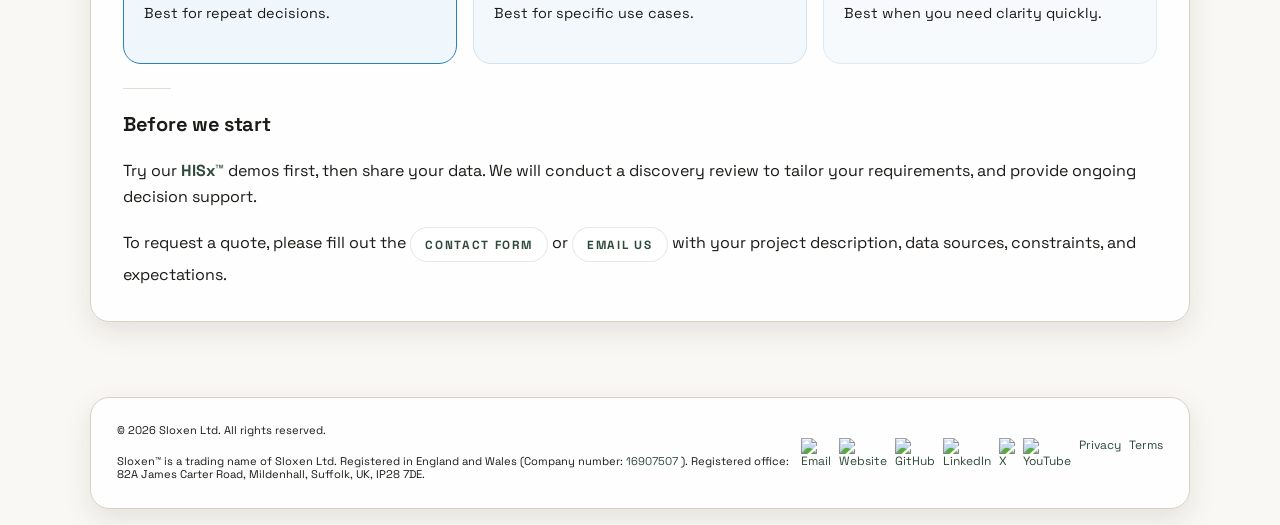
==== commit 1d044fca: "pricing cards Co-authored-by: Copilot <copilot@github.com>" ====
--- a/index.html
+++ b/index.html
@@ -158,7 +158,7 @@
         <div class="divider"></div>
 
         <figure class="figure-half zoomable">
-          <img src="assets/home/hybrid_intel.drawio.svg" alt="AutoPred hybrid AI for predictive analytics" loading="lazy" />
+          <img src="assets/home/hybrid_intel.drawio.svg" alt="AutoPred HISx™ for predictive analytics" loading="lazy" />
           <figcaption>
             Hybrid Intelligence combines massive raw data, machine learning,
               and human judgment - to support your decisions.
@@ -189,19 +189,60 @@
         <div class="divider"></div>
 
         <div class="spacer-lg"></div>
+
         <div class="about-quote">
           <p class="quote-lead">
             We price work based on scope, data complexity, and the decision you need to make.
           </p>
           <p class="quote-body">
-            Our default is small, time-boxed work first - then scale when it’s proving value.
-          </p>
-        </div>
-        <div class="spacer-xl"></div>
-
-        <p>
-          Business engagements include a discovery review, a prototype/pilot, or ongoing decision support.
-          We’ll always confirm scope, deliverables, and success criteria before starting.
+            Our default is small, time-boxed work first - then scale when it is proving value.
+          </p>
+        </div>
+
+      <div class="sub-divider"></div>
+        <h2>How we work</h2>
+        <p>
+          We do not sell fixed packages. We define the right level of support for the work required.
+          Most engagements fall into three levels:
+        </p>
+
+        <div class="pricing-grid">
+          <div class="pricing-card">
+            <h3>Full <a href="https://sloxen.com/products.html", style="text-decoration:none;"><b>HISx™</b></a> System</h3>
+            <p class="pricing-tag">Complete decision system</p>
+            <p>
+              A tailored <a href="https://sloxen.com/products.html", style="text-decoration:none;"><b>HISx™</b></a> system that connects your data, workflows,
+              and outputs into reusable materials.
+            </p>
+            <p class="pricing-note">Best for repeat decisions.</p>
+          </div>
+
+          <div class="pricing-card">
+            <h3>Targeted Build</h3>
+            <p class="pricing-tag">Partial system</p>
+            <p>
+              A focused build for one product or decision problem.
+              Faster to deliver, with clear outputs for immediate use.
+            </p>
+            <p class="pricing-note">Best for specific use cases.</p>
+          </div>
+
+          <div class="pricing-card">
+            <h3>Rapid Insight Report</h3>
+            <p class="pricing-tag">Fast analysis</p>
+            <p>
+              A quick review of your data to produce a clear, practical report with our existing products.
+            </p>
+            <p class="pricing-note">Best when you need clarity quickly.</p>
+          </div>
+        </div>
+
+        <div class="sub-divider"></div>
+
+        <h2>Before we start</h2>
+        <p>
+          Try our <a href="https://sloxen.com/products.html", style="text-decoration:none;"><b>HISx™</b></a> demos first, then share your data.
+          We will conduct a discovery review to tailor your requirements, and provide ongoing decision support.
         </p>
 
         <p>
@@ -211,25 +252,21 @@
             target="_blank"
             rel="noopener"
             class="pill"
-            style="display:inline-block;
-            text-decoration:none;
-            font-weight: 800;"
+            style="display:inline-block; text-decoration:none; font-weight:800;"
           >
             contact form
           </a>
-          or 
+          or
           <a
             href="mailto:info@sloxen.com"
             target="_blank"
             rel="noopener"
             class="pill"
-            style="display:inline-block;
-            text-decoration:none;
-            font-weight: 800;"
+            style="display:inline-block; text-decoration:none; font-weight:800;"
           >
             email us
           </a>
-          with your project description, data sources, constraints, and your expectations.
+          with your project description, data sources, constraints, and expectations.
         </p>
       </div>
     </section>
--- a/style.css
+++ b/style.css
@@ -387,6 +387,103 @@
   text-align: center;
   color: var(--muted);
   margin: 0;
+}
+
+.process-flow {
+  display: flex;
+  gap: 1.5rem;
+  overflow-x: auto;
+  padding: 1rem 0;
+  margin: 1rem 0;
+}
+
+.step {
+  flex: 0 0 auto;
+  min-width: 140px;
+  text-align: center;
+  position: relative;
+}
+
+.step-number {
+  width: 36px;
+  height: 36px;
+  margin: 0 auto 0.5rem;
+  border-radius: 50%;
+  background: #1b6b02;
+  color: white;
+  display: flex;
+  align-items: center;
+  justify-content: center;
+  font-weight: 600;
+}
+
+.step p {
+  font-size: 0.9rem;
+  color: #1b6b02;
+}
+
+/* optional connecting line */
+.step:not(:last-child)::after {
+  content: "";
+  position: absolute;
+  top: 18px;
+  right: -0.75rem;
+  width: 1.5rem;
+  height: 2px;
+  background: #e5e7eb;
+}
+
+.pricing-grid {
+  display: grid;
+  grid-template-columns: repeat(3, 1fr);
+  gap: 1rem;
+  margin: 1.5rem 0;
+}
+
+.pricing-card {
+  border-radius: 18px;
+  padding: 1.25rem;
+  background: #EEF5FA;
+  border: 1px solid #D6E6F2;
+  transition: transform 0.2s ease, box-shadow 0.2s ease;
+}
+
+.pricing-card:nth-child(1) {
+  background: #F0F7FC;
+  border-color: #2C7FB8;
+}
+
+.pricing-card:nth-child(2) {
+  background: #F2F8FC;
+  border-color: #CFE3F1;
+}
+
+.pricing-card:nth-child(3) {
+  background: #F6FAFD;
+  border-color: #DDEBF5;
+}
+
+.pricing-card:hover {
+  transform: translateY(-10px);
+  box-shadow: 0 8px 24px rgba(0, 0, 0, 0.08);
+}
+
+.pricing-tag {
+  font-size: 0.8rem;
+  font-weight: 800;
+  letter-spacing: 0.08em;
+  text-transform: uppercase;
+  color: #2C7FB8;
+}
+
+.pricing-note {
+  margin-top: 1rem;
+  font-size: 0.9rem;
+  color: #6b7280;
+}
+
+.pricing-card p {
+  color: #374151;
 }
 
 
@@ -1131,6 +1228,12 @@
   }
 }
 
+@media (max-width: 760px) {
+  .pricing-grid {
+    grid-template-columns: 1fr;
+  }
+}
+
 /* =========================================================
    END
    ========================================================= */
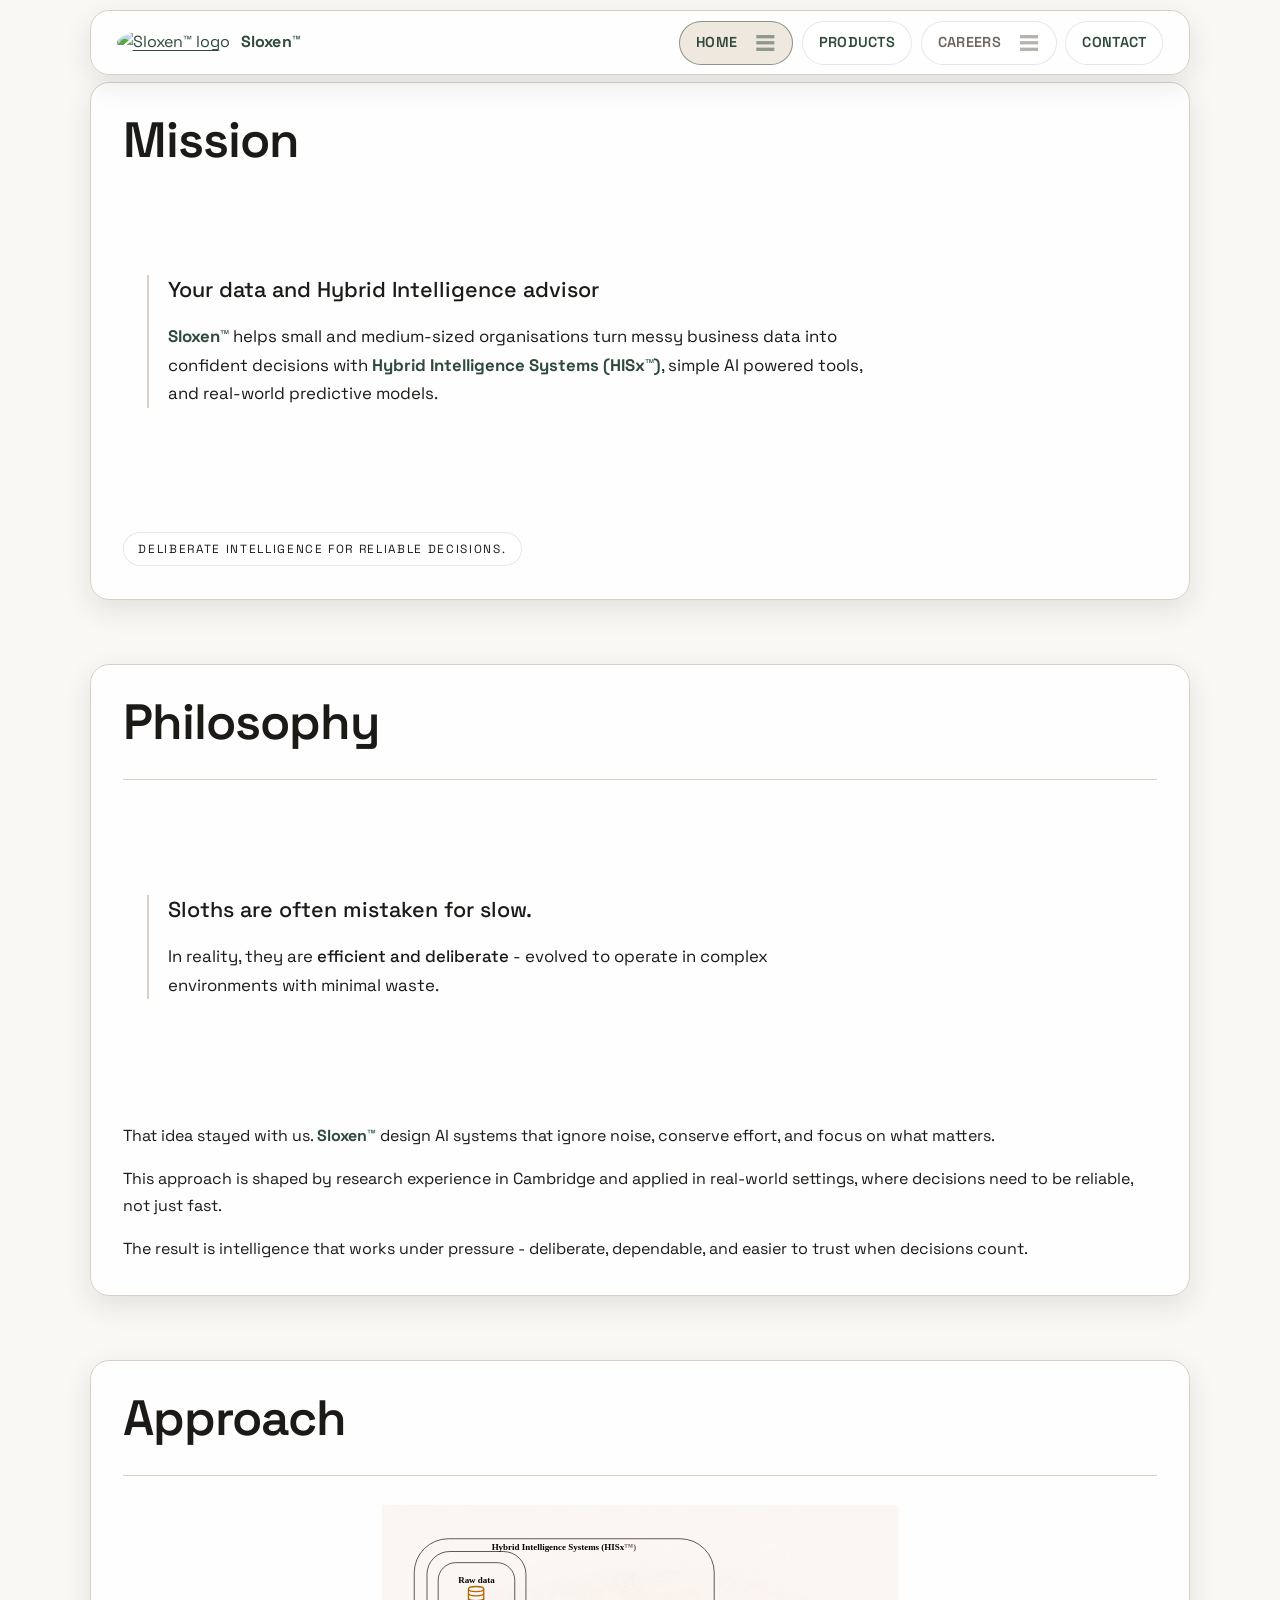
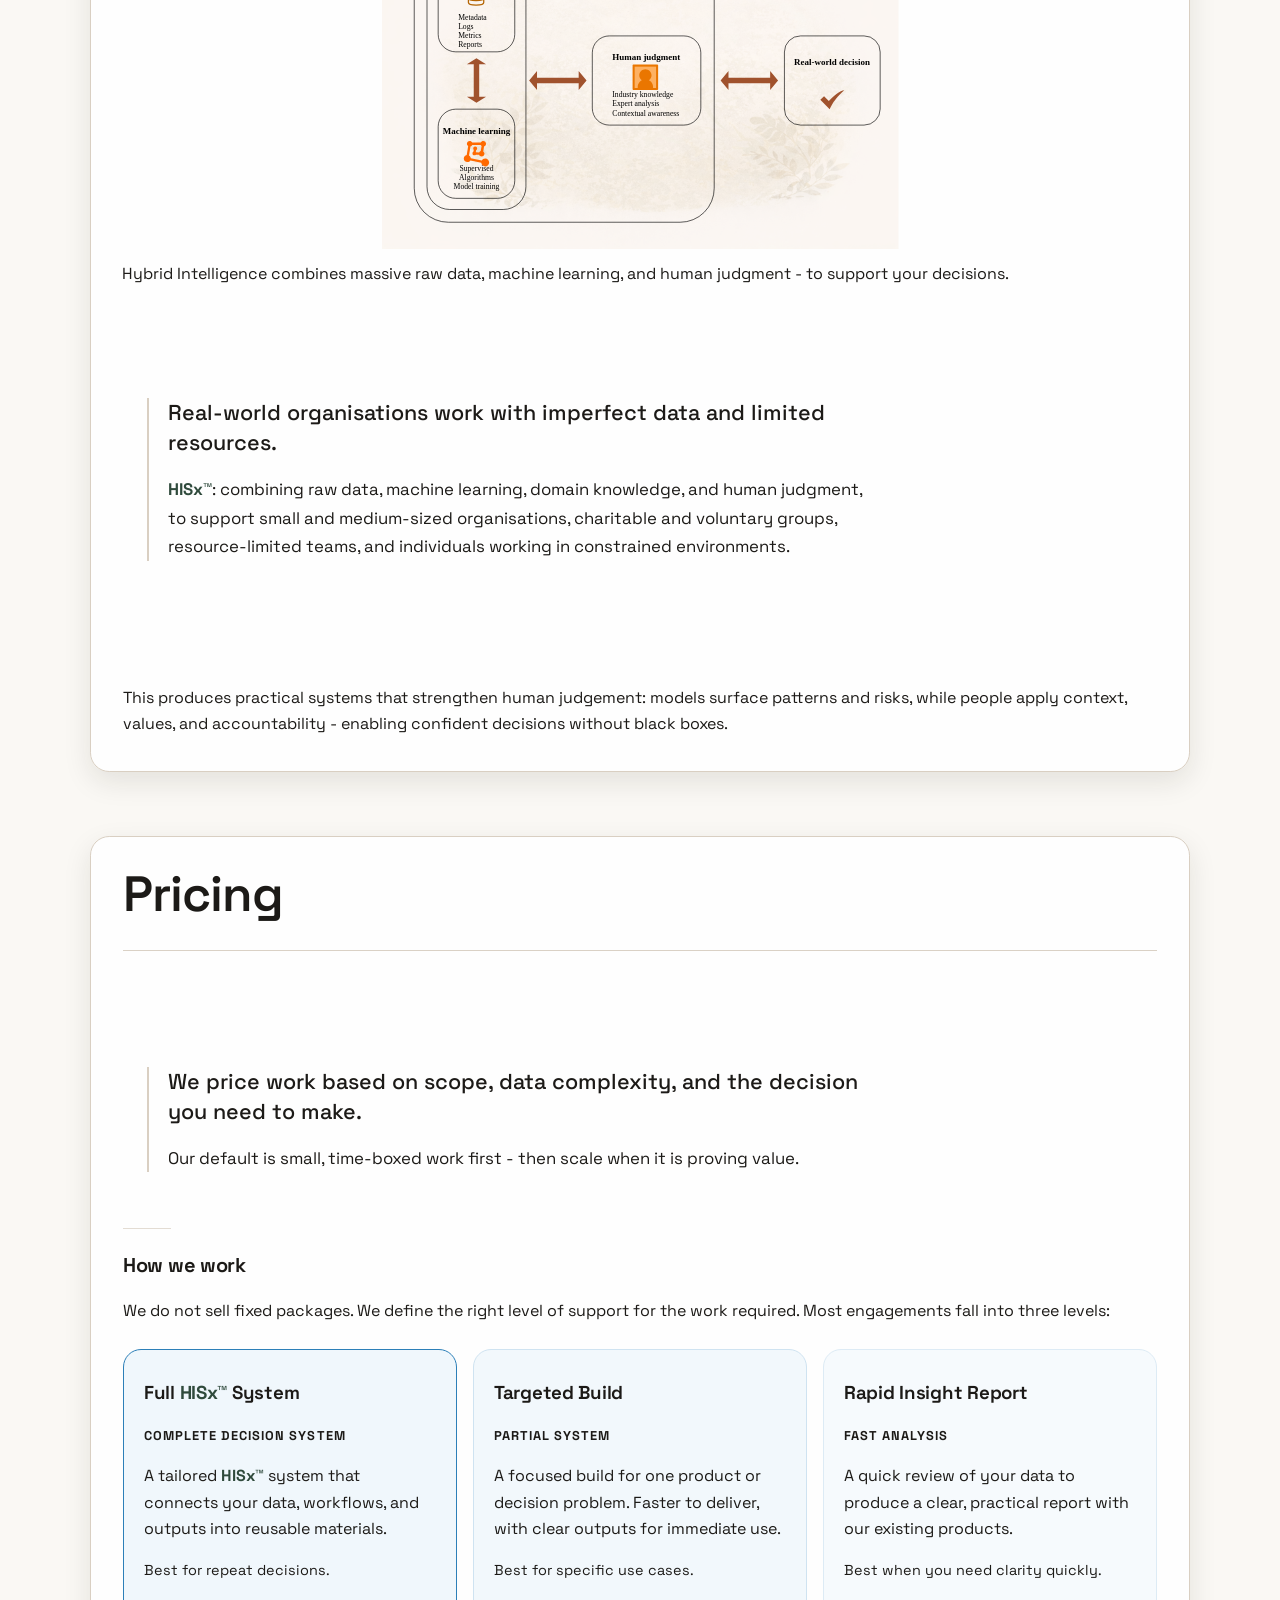
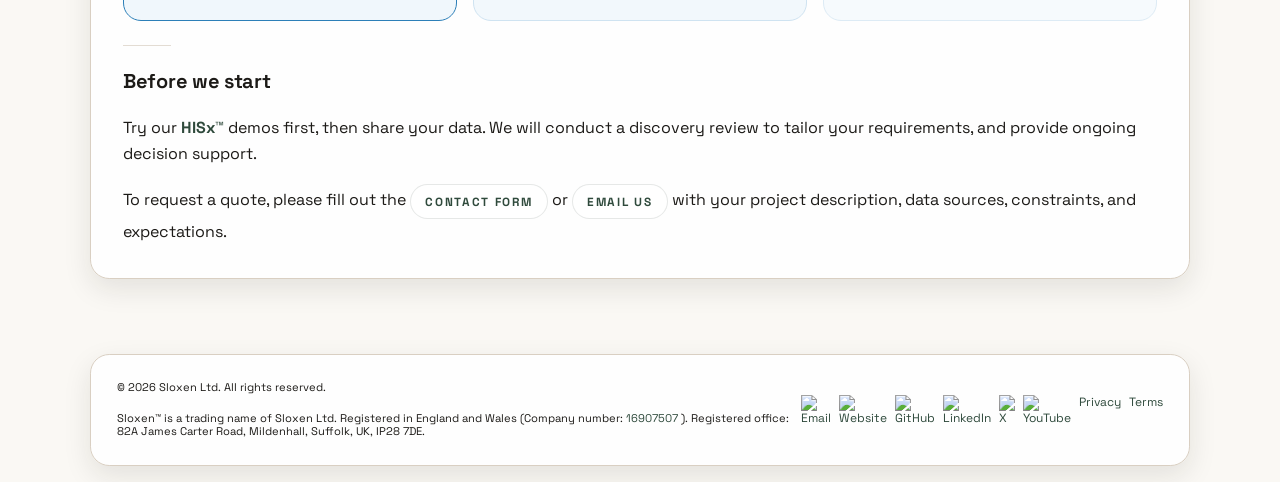
==== commit 9d016800: "adjust caption in zoom Co-authored-by: Copilot <copilot@github.com>" ====
--- a/index.html
+++ b/index.html
@@ -171,7 +171,7 @@
             Real-world organisations work with imperfect data and limited resources.
           </p>
           <p class="quote-body">
-            <a href="https://sloxen.com/products.html", style="text-decoration:none;"><b>HISx™</b></a> - combining raw data, machine learning, domain knowledge, and human judgment - to support small and medium-sized organisations, charitable and voluntary groups, resource-limited teams, and individuals working in constrained environments.
+            <a href="https://sloxen.com/products.html", style="text-decoration:none;"><b>HISx™</b></a>: combining raw data, machine learning, domain knowledge, and human judgment, to support small and medium-sized organisations, charitable and voluntary groups, resource-limited teams, and individuals working in constrained environments.
           </p>
         </div>
         <div class="spacer-xl"></div>
--- a/style.css
+++ b/style.css
@@ -521,18 +521,33 @@
   margin: 1.5rem auto;
 }
 
-.zoomable img{
-  width: 100%;
+.figure-half figcaption {
+  display: block;
+  width: min(90vw, 1036px);
+  margin-top: 0.75rem;
+  margin-left: 50%;
+  transform: translateX(-50%);
+  text-align: left;
+  position: relative;
+  z-index: 1;
+}
+
+.zoomable img {
+  position: relative;
+  z-index: 2;
   cursor: zoom-in;
   transition: transform 0.25s ease;
-}
-
-.zoomable img:hover{
+  transform-origin: center top;
+}
+
+.zoomable img:hover {
   transform: scale(2);
-}
-
-.zoomable img:active{
+  z-index: 10;
+}
+
+.zoomable img:active {
   transform: scale(1.5);
+  z-index: 10;
   cursor: zoom-out;
 }
 
@@ -978,6 +993,14 @@
   }
 }
 
+@media (max-width: 720px){
+  .figure-half figcaption {
+    width: calc(100vw - 3rem);
+    max-width: none;
+    position: relative;
+  }
+}
+
 
 /* =========================================================
    19) Mobile Navigation - Hamburger + Panel
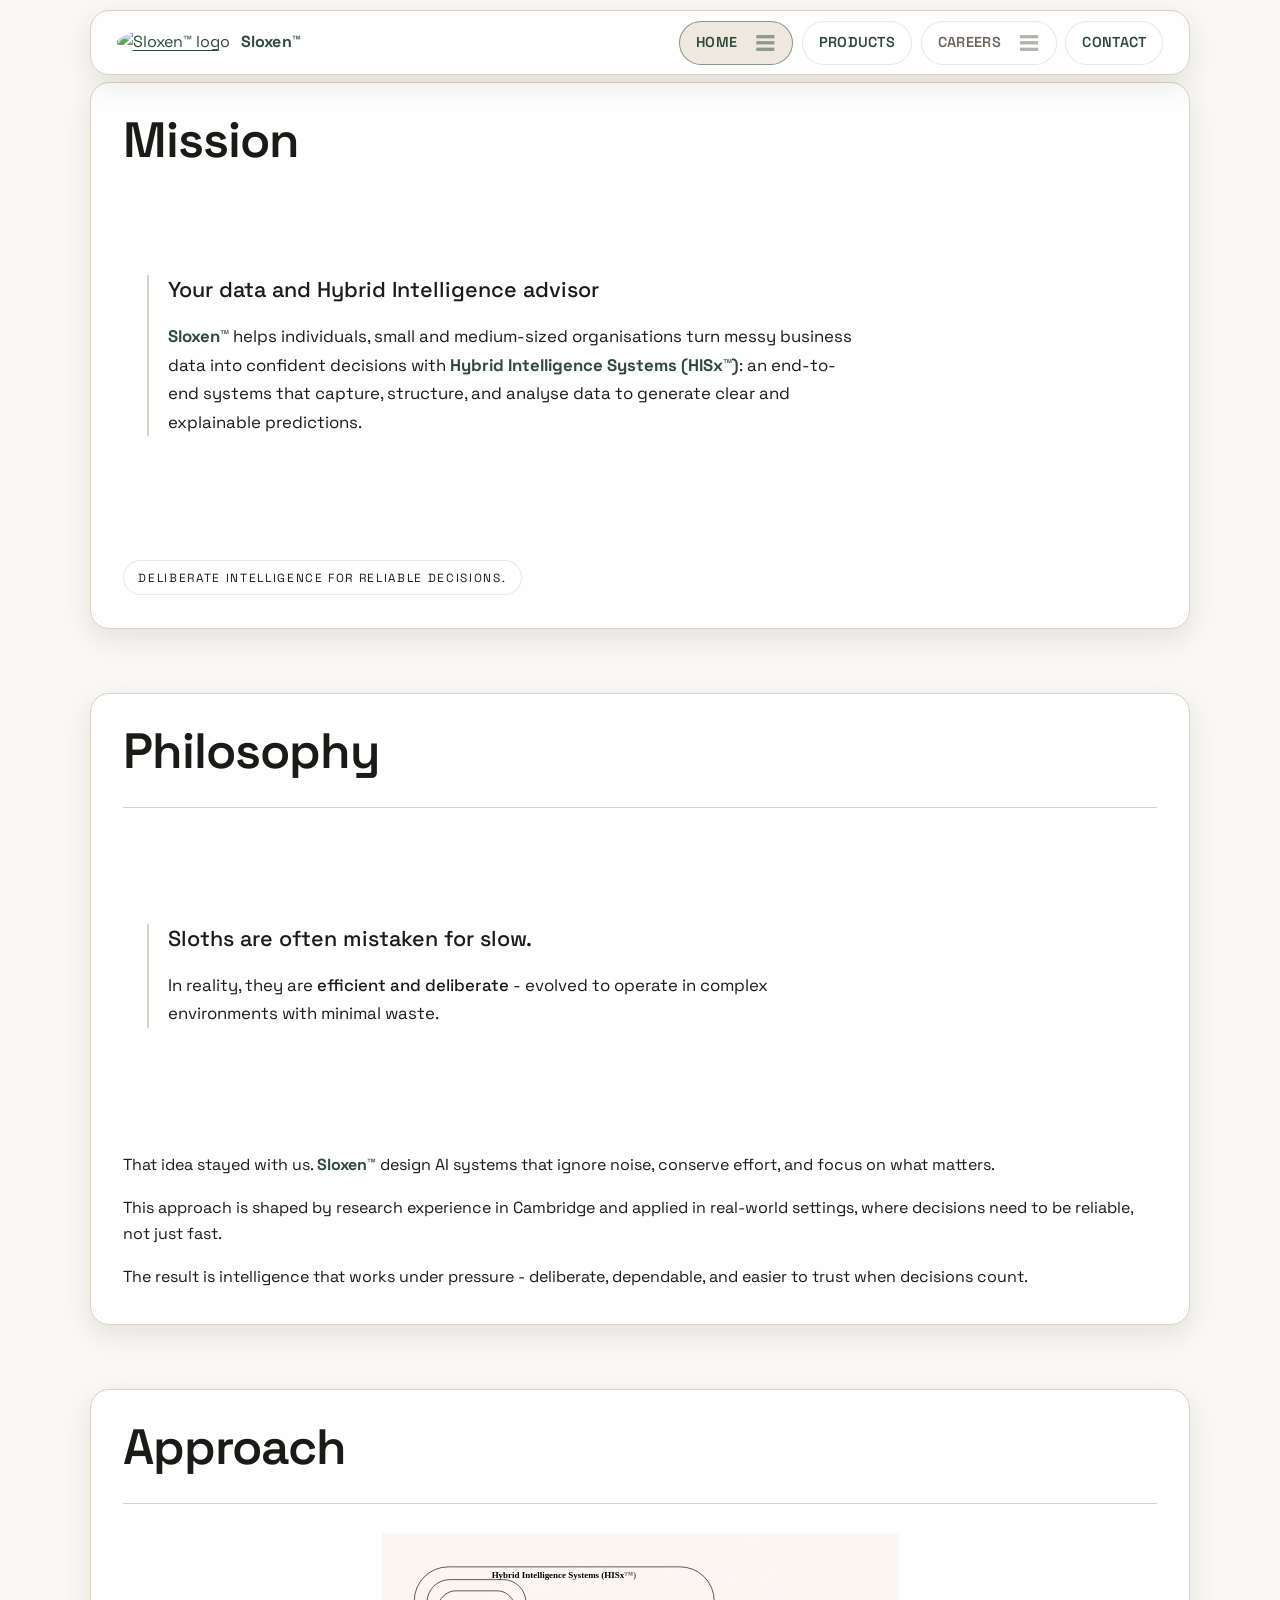
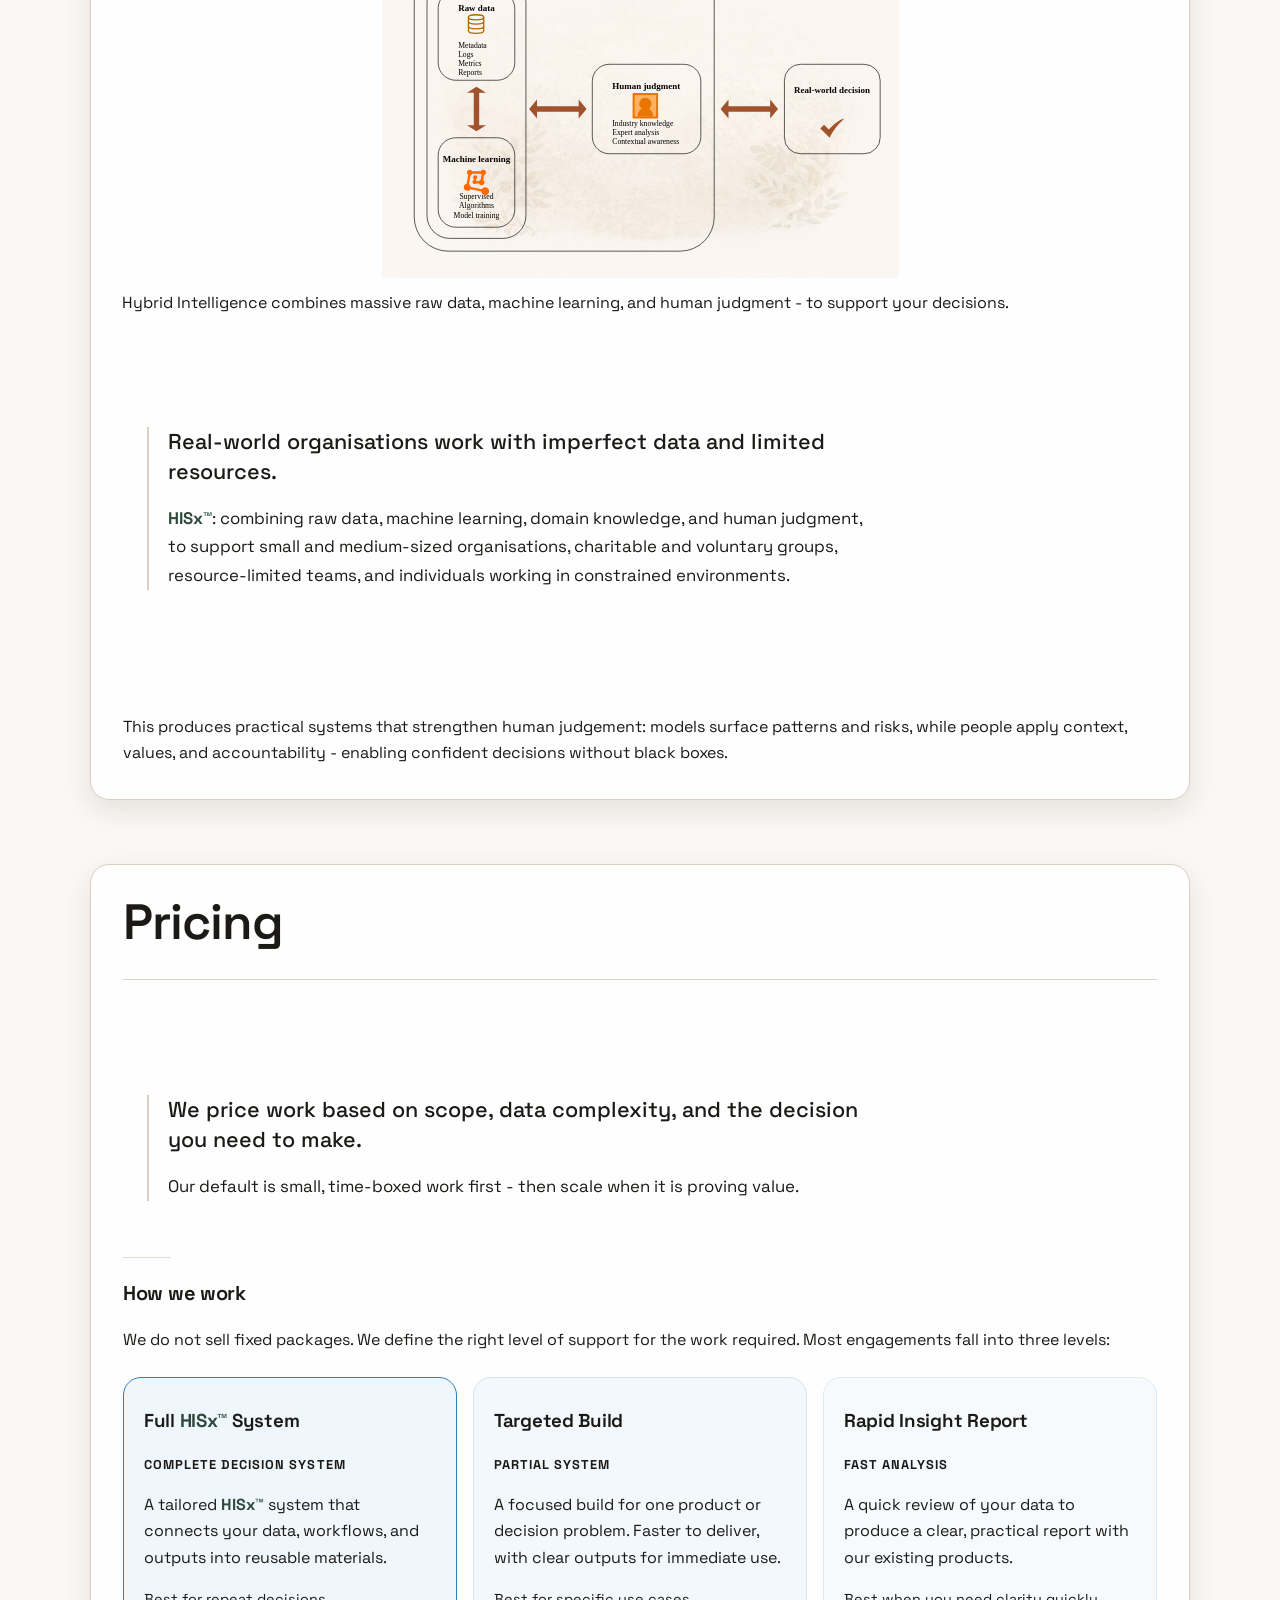
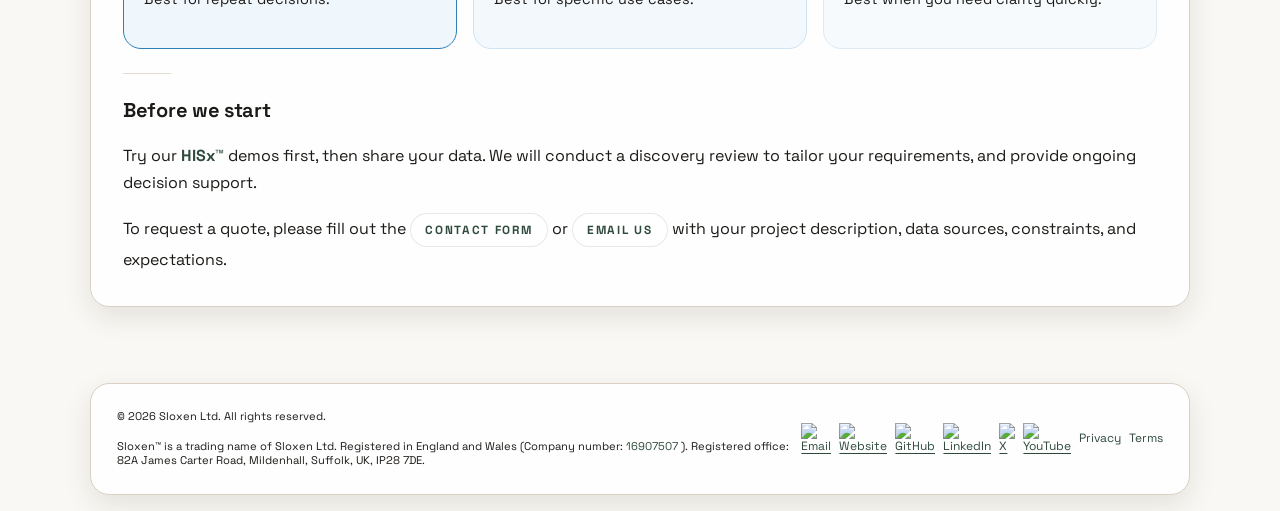
==== commit 7fcb6c69: "hisx definition Co-authored-by: Copilot <copilot@github.com>" ====
--- a/index.html
+++ b/index.html
@@ -110,7 +110,9 @@
         <div class="spacer-lg"></div>
         <div class="about-quote">  
           <p class="quote-lead">Your data and Hybrid Intelligence advisor</p>
-          <p class="quote-body"><a href="https://sloxen.com/", style="text-decoration:none;"><b>Sloxen™</b></a> helps small and medium-sized organisations turn messy business data into confident decisions with <a href="https://sloxen.com/products.html", style="text-decoration:none;"><b>Hybrid Intelligence Systems (HISx™)</b></a>, simple AI powered tools, and real-world predictive models.</p>
+          <p class="quote-body"><a href="https://sloxen.com/", style="text-decoration:none;"><b>Sloxen™</b></a> helps individuals, small and medium-sized organisations 
+            turn messy business data into confident decisions with <a href="https://sloxen.com/products.html", style="text-decoration:none;"><b>Hybrid Intelligence Systems (HISx™)</b></a>: 
+            an end-to-end systems that capture, structure, and analyse data to generate clear and explainable predictions.</p>
         </div>
         <div class="spacer-xl"></div>
 
--- a/style.css
+++ b/style.css
@@ -675,11 +675,6 @@
   font-size: inherit;
 }
 
-.footer-links{
-  display: flex;
-  gap: 0.5rem;
-}
-
 .footer-links a{
   font-size: 0.75rem;
   text-decoration: none;
@@ -691,6 +686,12 @@
   text-decoration: underline;
 }
 
+.footer-links {
+  display: flex;
+  align-items: center;
+  gap: 0.5rem;
+  flex-wrap: nowrap;
+}
 
 /* =========================================================
    14) Page Theme
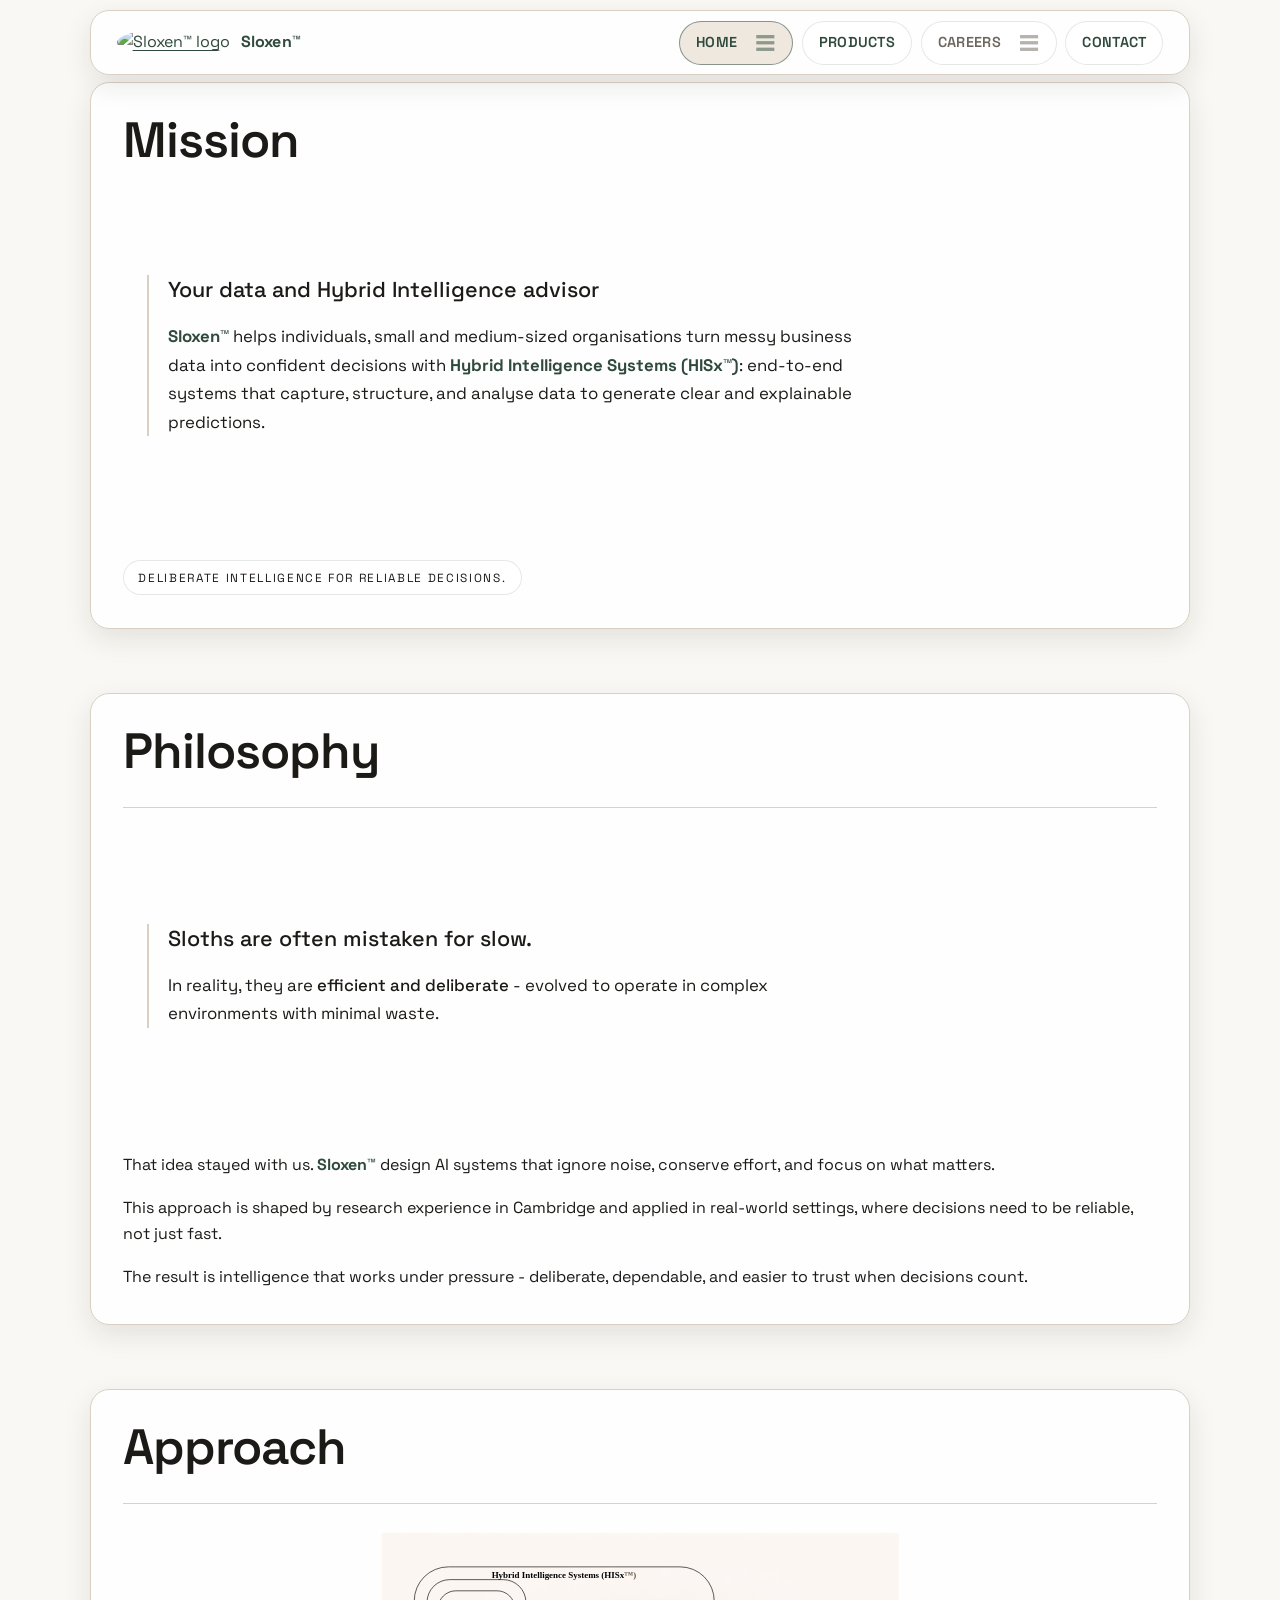
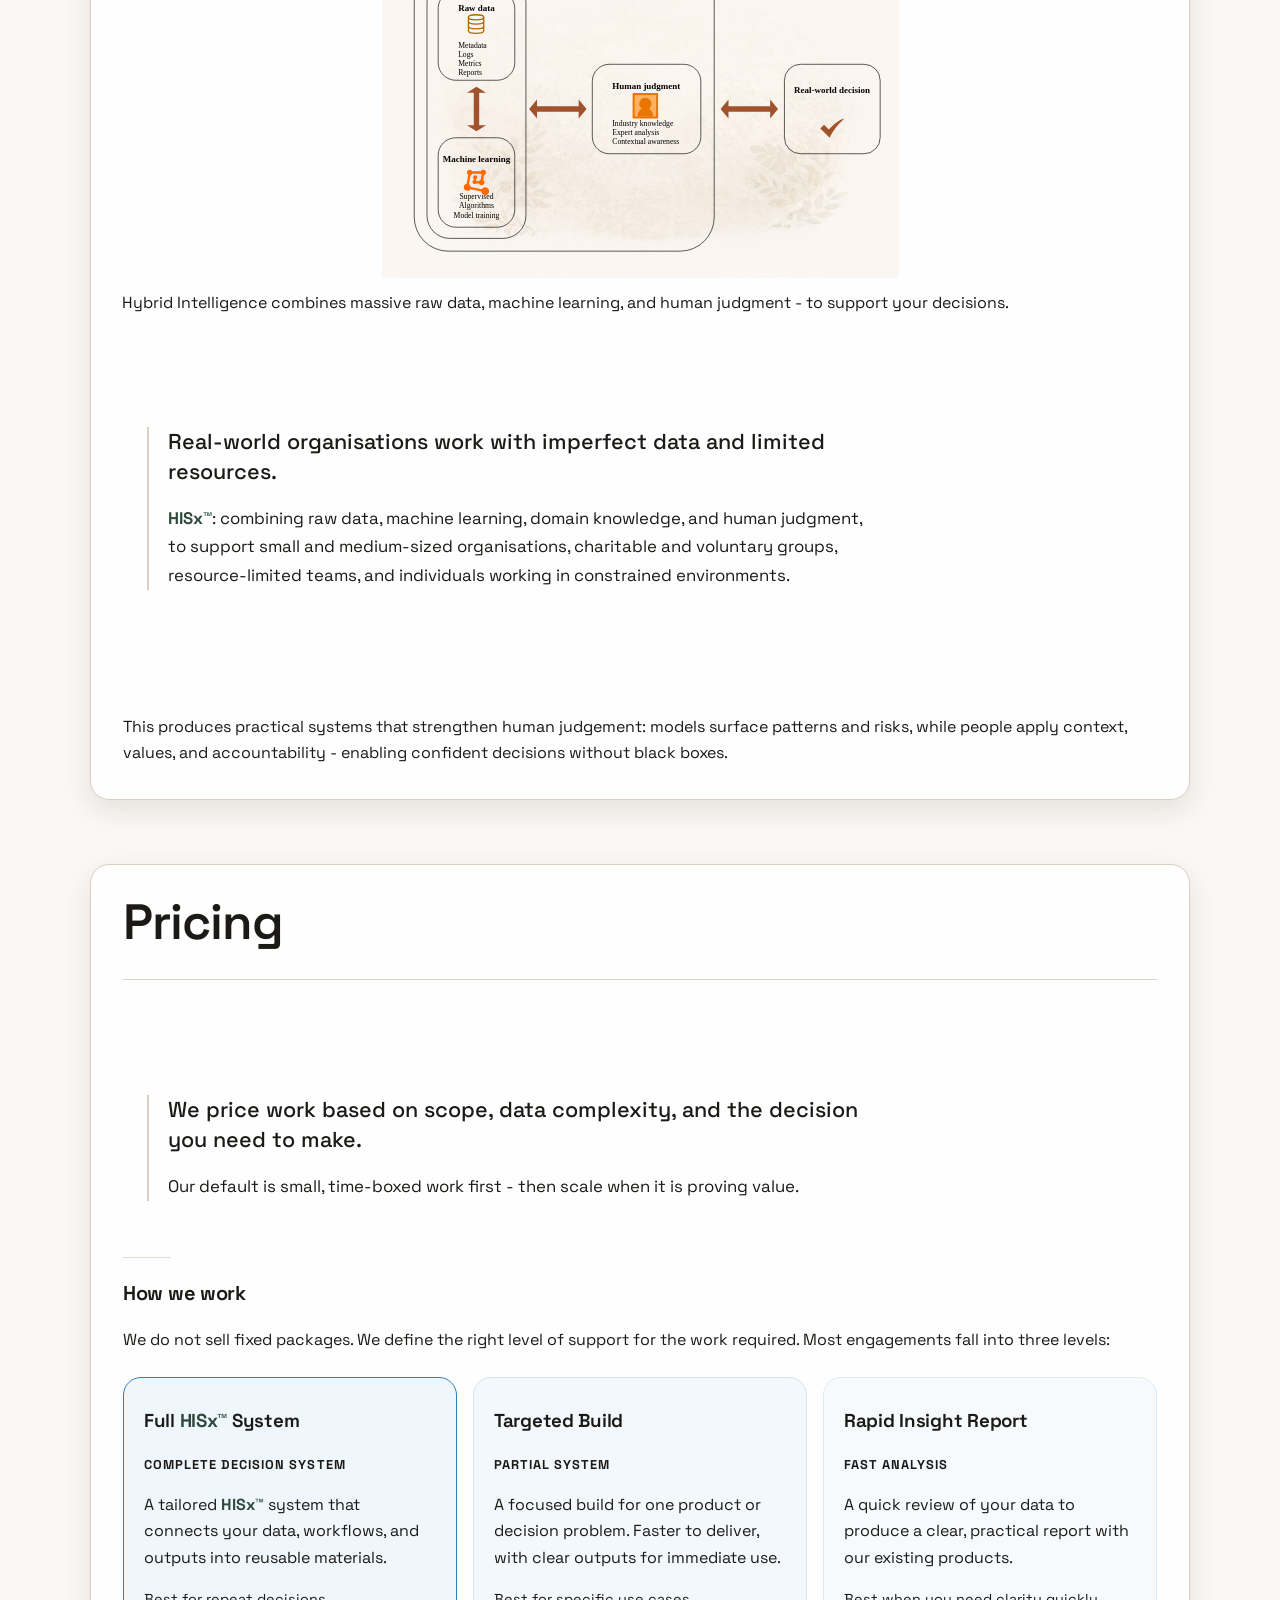
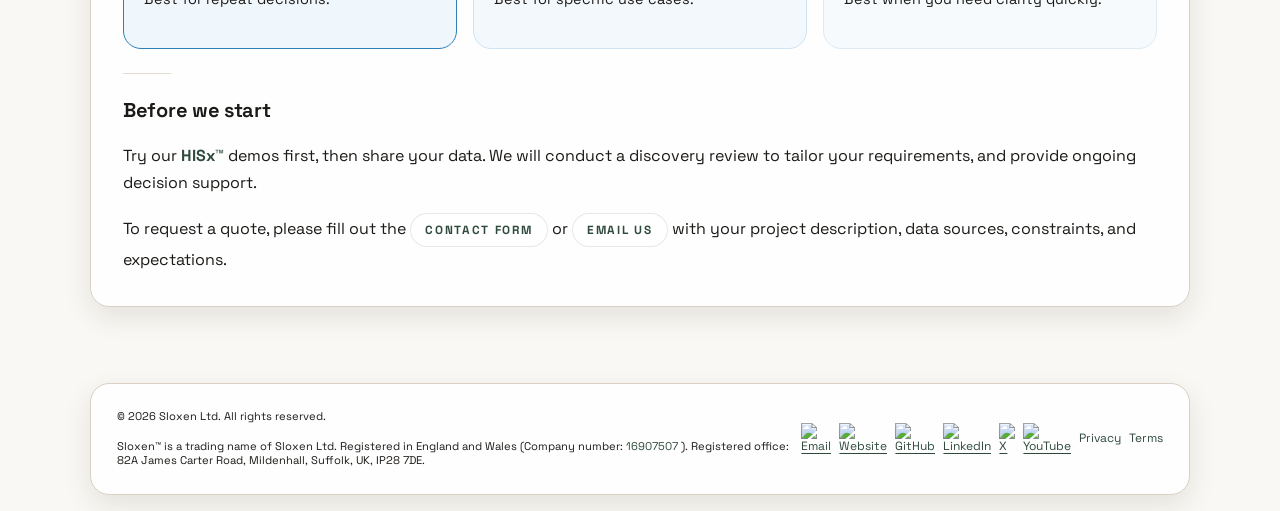
==== commit fe25ae91: "endtoend typo" ====
--- a/index.html
+++ b/index.html
@@ -112,7 +112,7 @@
           <p class="quote-lead">Your data and Hybrid Intelligence advisor</p>
           <p class="quote-body"><a href="https://sloxen.com/", style="text-decoration:none;"><b>Sloxen™</b></a> helps individuals, small and medium-sized organisations 
             turn messy business data into confident decisions with <a href="https://sloxen.com/products.html", style="text-decoration:none;"><b>Hybrid Intelligence Systems (HISx™)</b></a>: 
-            an end-to-end systems that capture, structure, and analyse data to generate clear and explainable predictions.</p>
+            end-to-end systems that capture, structure, and analyse data to generate clear and explainable predictions.</p>
         </div>
         <div class="spacer-xl"></div>
 
@@ -275,68 +275,15 @@
 
   </main>
 
+  <button id="backToTop" aria-label="Back to top">
+    <svg width="14" height="14" viewBox="0 0 24 24" fill="none">
+      <path d="M6 14l6-6 6 6" stroke="currentColor" stroke-width="3" stroke-linecap="round" stroke-linejoin="round"/>
+    </svg>
+  </button>
+
   <div id="site-footer"></div>
 
-  <script>
-    fetch("footer.html")
-      .then(res => res.text())
-      .then(html => {
-        document.getElementById("site-footer").innerHTML = html;
-        document.getElementById("year").textContent = new Date().getFullYear();
-      });
-  </script>
-
-  <script>
-    document.getElementById("year").textContent = new Date().getFullYear();
-  </script>
-
-  <script>
-    const toggle = document.querySelector(".nav-toggle");
-    const mobileNav = document.getElementById("mobile-nav");
-    const closeBtn = document.querySelector(".mobile-nav__close");
-
-    function openNav(){
-      mobileNav.classList.add("is-open");
-      mobileNav.setAttribute("aria-hidden", "false");
-      toggle?.setAttribute("aria-expanded", "true");
-      document.body.classList.add("nav-open");
-    }
-
-    function closeNav(){
-      mobileNav.classList.remove("is-open");
-      mobileNav.setAttribute("aria-hidden", "true");
-      toggle?.setAttribute("aria-expanded", "false");
-      document.body.classList.remove("nav-open");
-    }
-
-    toggle?.addEventListener("click", (e) => {
-      e.stopPropagation();
-      openNav();
-    });
-
-    closeBtn?.addEventListener("click", closeNav);
-
-    mobileNav?.querySelectorAll("a").forEach(a => a.addEventListener("click", closeNav));
-
-    document.addEventListener("keydown", (e) => {
-      if(e.key === "Escape") closeNav();
-    });
-
-      /* click outside closes */
-  document.addEventListener("click", (e) => {
-    if (!mobileNav.classList.contains("is-open")) return;
-
-    const target = e.target;
-    if (!(target instanceof Node)) return;
-
-    const clickedInsidePanel = mobileNav.contains(target);
-    const clickedToggle = toggle && toggle.contains(target);
-
-    if (!clickedInsidePanel && !clickedToggle) closeNav();
-  });
+<script src="main.js"></script>
   
-  </script>
-
-
 </body>
 </html>
--- a/style.css
+++ b/style.css
@@ -851,6 +851,34 @@
   text-decoration: none !important;
 }
 
+#backToTop {
+  position: fixed;
+  bottom: 20px;
+  right: 20px;
+
+  padding: 8px 14px;
+  border-radius: 999px;
+
+  border: 1px solid rgba(15,31,23,0.15);
+  background: rgba(255,255,255,0.75);
+  backdrop-filter: blur(6px);
+
+  font-size: 14px;
+  font-weight: 500;
+  color: rgba(15,31,23,0.85);
+
+  cursor: pointer;
+  display: none;
+
+  transition: all 0.2s ease;
+  z-index: 1000;
+}
+
+#backToTop:hover {
+  background: rgba(15,31,23,0.06);
+  border-color: rgba(15,31,23,0.25);
+  transform: translateY(-2px);
+}
 
 /* =========================================================
    17) Small helpers
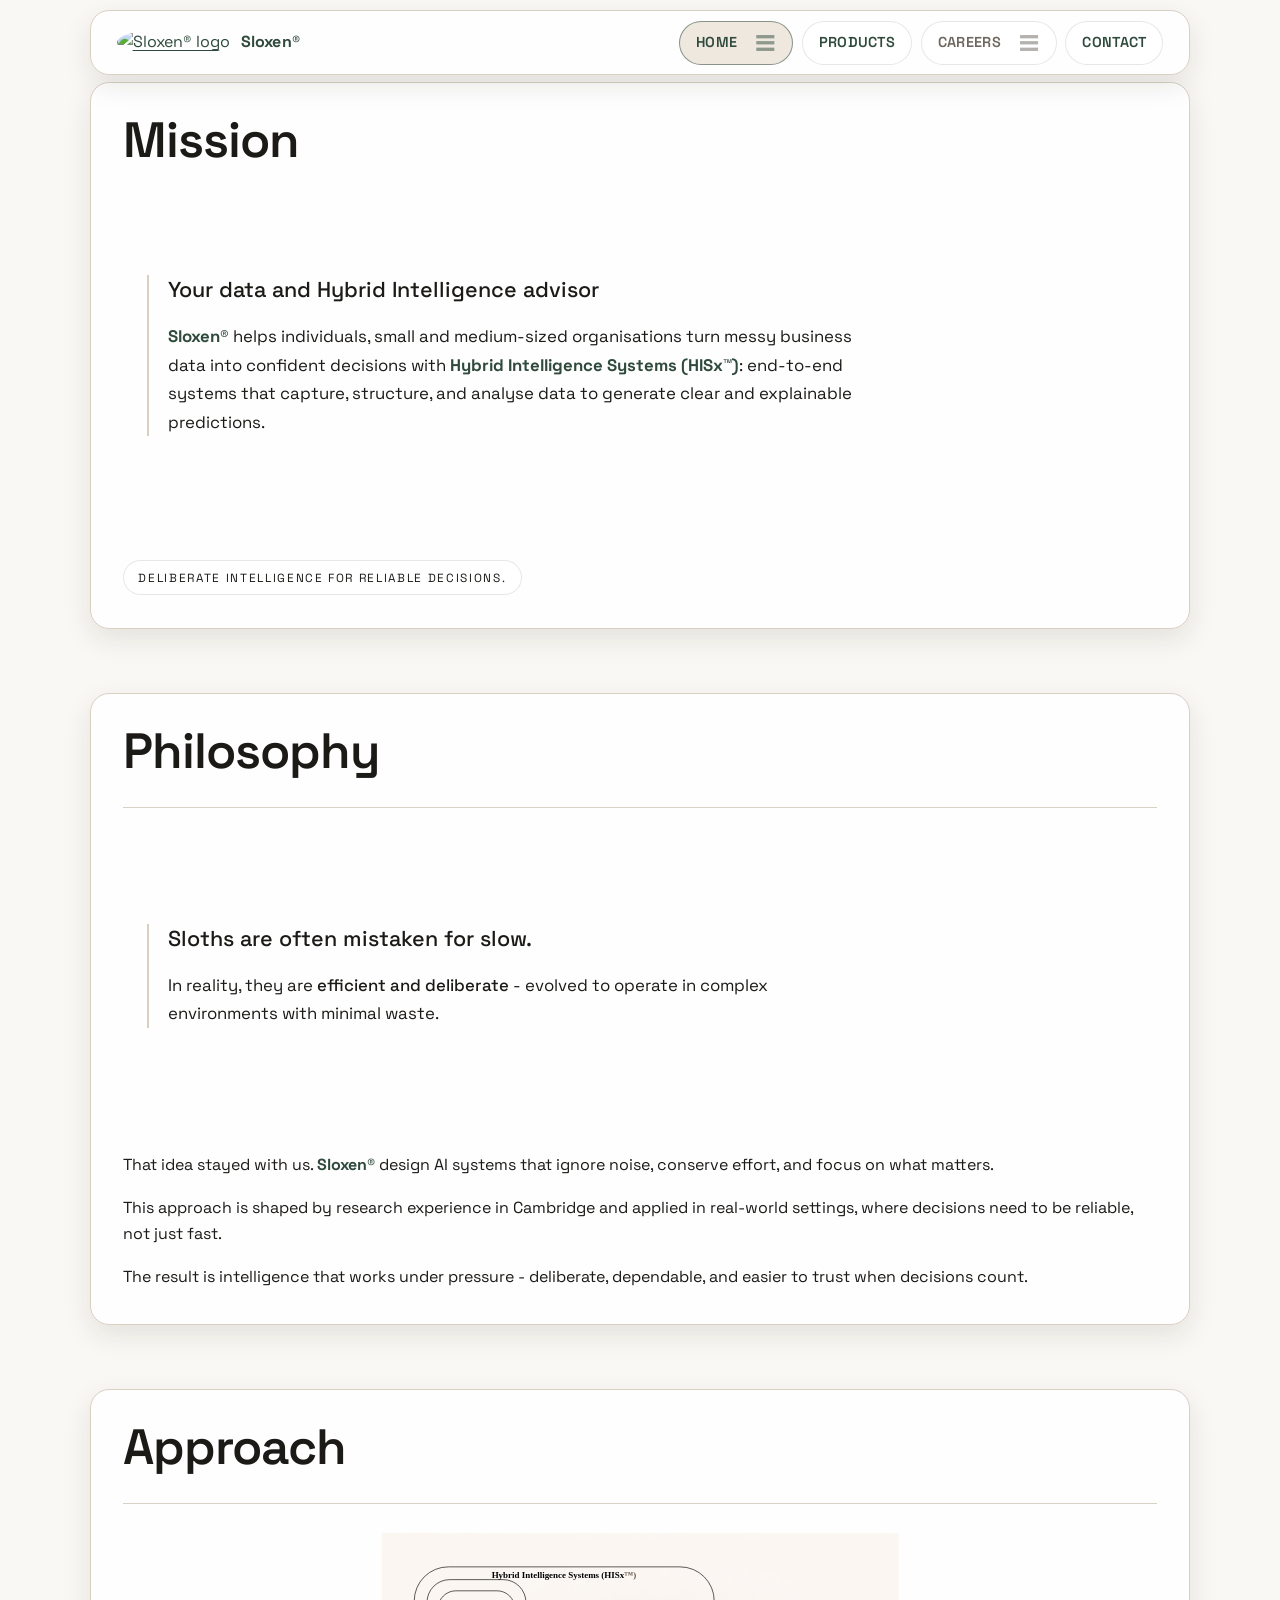
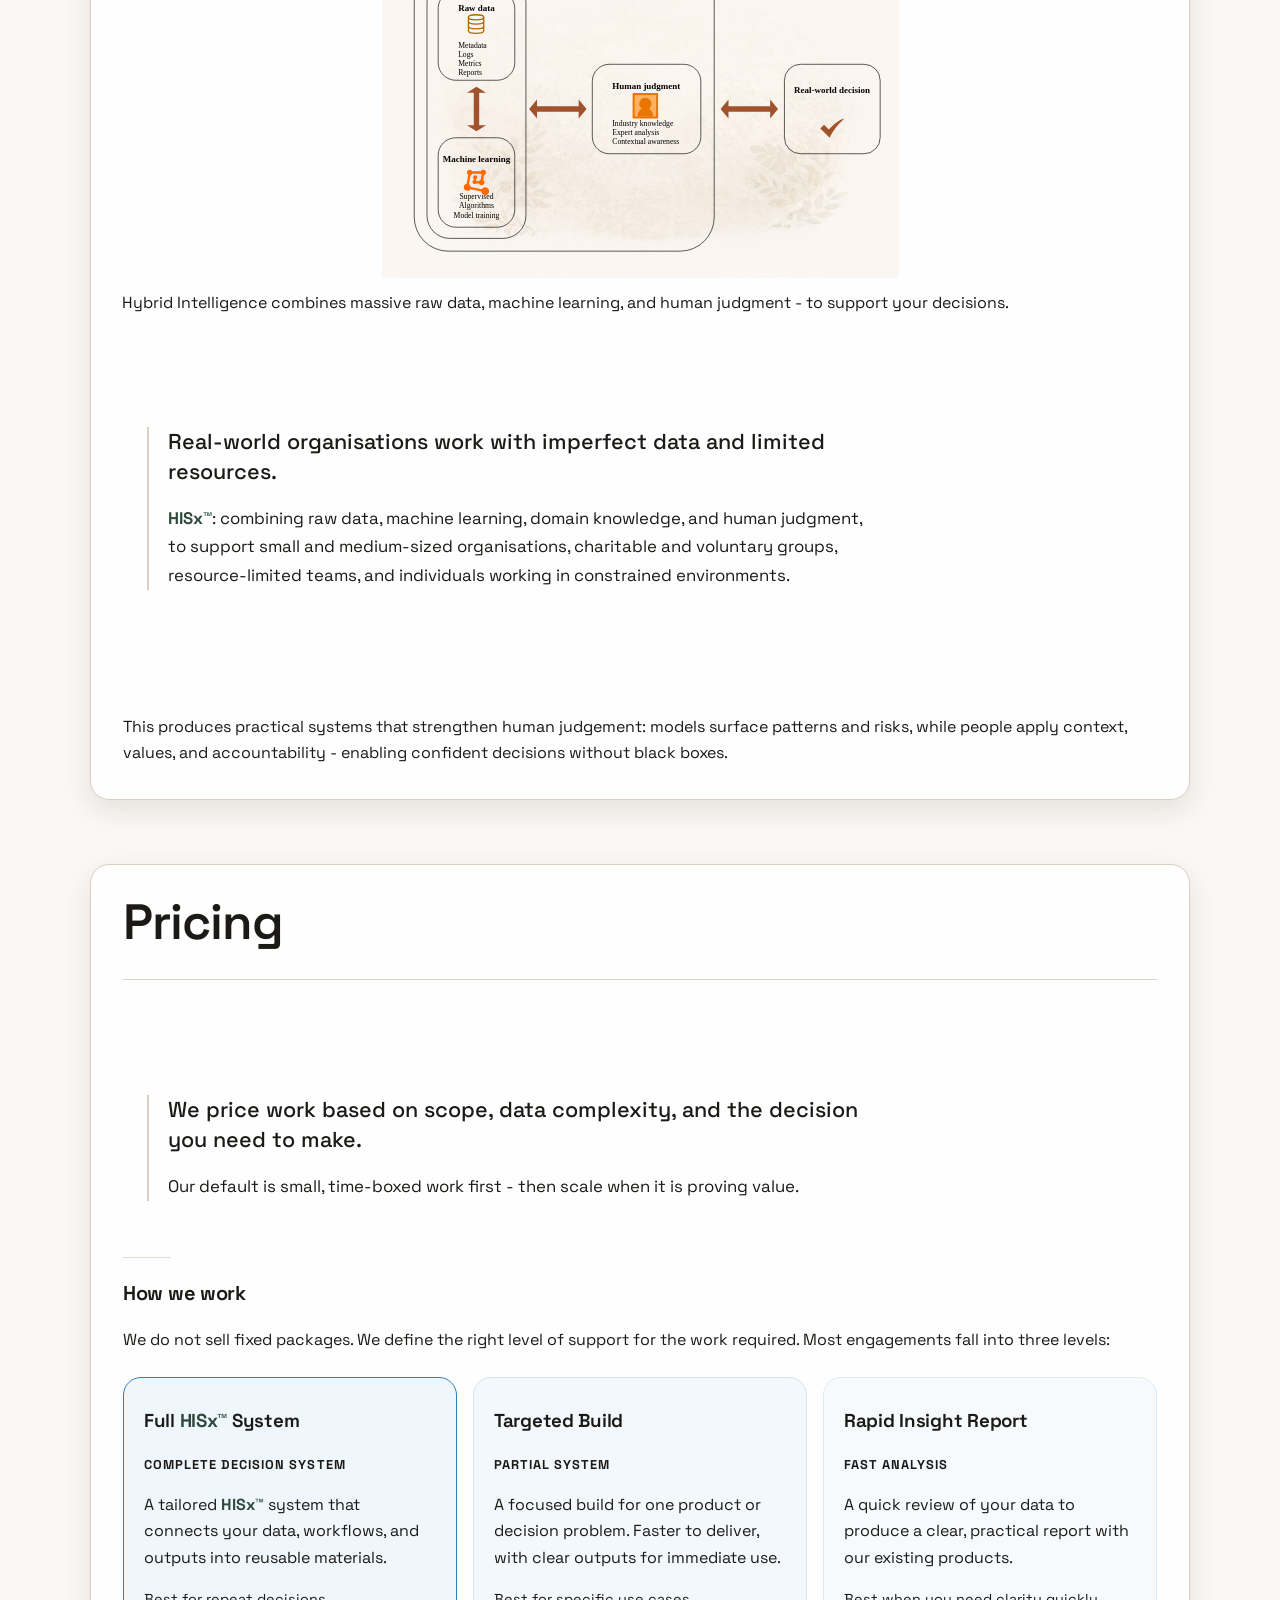
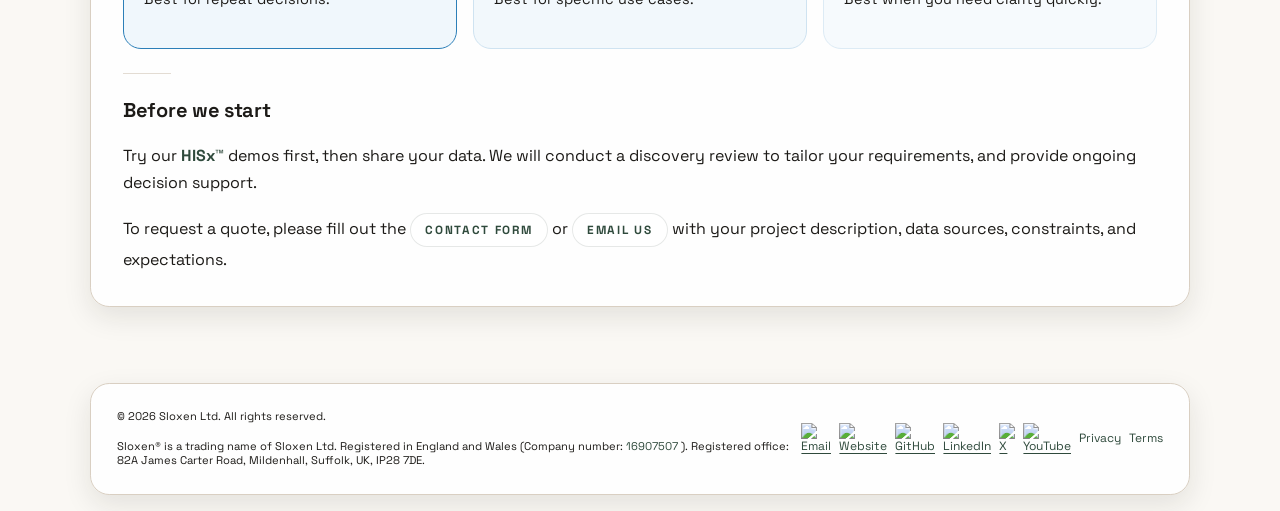
==== commit 944ba357: "trademark registered" ====
--- a/index.html
+++ b/index.html
@@ -3,7 +3,7 @@
 <head>
   <meta charset="UTF-8" />
   <meta name="viewport" content="width=device-width, initial-scale=1" />
-  <title>Sloxen™: data to decisions</title>
+  <title>Sloxen®: data to decisions</title>
   <link rel="icon" href="assets/logo_small.png">  
   <meta name="description" content="Messy business data? Our HISx™ turns it into confident decisions." />
   <link rel="stylesheet" href="style.css" />
@@ -18,8 +18,8 @@
   <header class="site-header">
     <div class="container nav-container">
       <div class="logo">
-        <a href="index.html"><img class="logo-img" src="assets/logo.png" alt="Sloxen™ logo" /></a>
-        <span class="logo-text"><a href="https://sloxen.com", style="text-decoration:none;"><b>Sloxen™</b></a></span></span>
+        <a href="index.html"><img class="logo-img" src="assets/logo.png" alt="Sloxen® logo" /></a>
+        <span class="logo-text"><a href="https://sloxen.com", style="text-decoration:none;"><b>Sloxen®</b></a></span></span>
       </div>
       <nav class="main-nav">
         <!-- HOME dropdown -->
@@ -58,7 +58,7 @@
       <!-- Mobile overlay nav -->
       <div id="mobile-nav" class="mobile-nav" aria-hidden="true">
         <div class="mobile-nav__top">
-          <div class="mobile-nav__brand"><a href="https://sloxen.com", style="text-decoration:none;"><b>Sloxen™</b></a></span></div>
+          <div class="mobile-nav__brand"><a href="https://sloxen.com", style="text-decoration:none;"><b>Sloxen®</b></a></span></div>
           <button class="mobile-nav__close" type="button" aria-label="Close menu">✕</button>
         </div>
 
@@ -110,7 +110,7 @@
         <div class="spacer-lg"></div>
         <div class="about-quote">  
           <p class="quote-lead">Your data and Hybrid Intelligence advisor</p>
-          <p class="quote-body"><a href="https://sloxen.com/", style="text-decoration:none;"><b>Sloxen™</b></a> helps individuals, small and medium-sized organisations 
+          <p class="quote-body"><a href="https://sloxen.com/", style="text-decoration:none;"><b>Sloxen®</b></a> helps individuals, small and medium-sized organisations 
             turn messy business data into confident decisions with <a href="https://sloxen.com/products.html", style="text-decoration:none;"><b>Hybrid Intelligence Systems (HISx™)</b></a>: 
             end-to-end systems that capture, structure, and analyse data to generate clear and explainable predictions.</p>
         </div>
@@ -139,7 +139,7 @@
         <div class="spacer-xl"></div>
 
         <p>
-          That idea stayed with us. <a href="https://sloxen.com", style="text-decoration:none;"><b>Sloxen™</b></a> design AI systems that ignore noise, conserve effort,
+          That idea stayed with us. <a href="https://sloxen.com", style="text-decoration:none;"><b>Sloxen®</b></a> design AI systems that ignore noise, conserve effort,
           and focus on what matters.
         </p>
         <p>
--- a/style.css
+++ b/style.css
@@ -897,11 +897,64 @@
   text-decoration: none;
 }
 
-
-
-
-/* =========================================================
-   18) Mobile
+/* =========================================================
+   18) Workbench + Use Cases (merged)
+     - Shared “pane” and “card” styles for workbench and use case sections.
+   ========================================================= */
+
+.aw-workbench {
+  display: grid;
+  grid-template-columns: minmax(280px, 0.85fr) minmax(320px, 1.15fr);
+  gap: 1rem;
+  align-items: start;
+  margin-top: 1.5rem;
+}
+
+.aw-pane {
+  border: 1px solid rgba(15,31,23,0.10);
+  border-radius: 18px;
+  background: rgba(255,255,255,0.72);
+  overflow: hidden;
+}
+
+.aw-pane__header {
+  padding: 1rem 1rem 0.75rem;
+  border-bottom: 1px solid rgba(15,31,23,0.08);
+}
+
+.aw-pane__title {
+  margin: 0;
+}
+
+.aw-pane__subtitle {
+  margin: 0.25rem 0 0;
+  color: rgba(15,31,23,0.62);
+  font-size: 0.95rem;
+}
+
+.aw-pane__body {
+  padding: 1rem;
+}
+
+.aw-card {
+  border: 1px solid rgba(15,31,23,0.10);
+  border-radius: 16px;
+  background: rgba(255,255,255,0.72);
+  padding: 1rem;
+  margin-bottom: 1rem;
+}
+
+.aw-card__title {
+  margin: 0 0 0.5rem;
+}
+
+.aw-card__desc {
+  color: rgba(15,31,23,0.70);
+}
+
+
+/* =========================================================
+   19) Mobile
    ========================================================= */
 
 @media (max-width: 720px){
@@ -1030,9 +1083,15 @@
   }
 }
 
-
-/* =========================================================
-   19) Mobile Navigation - Hamburger + Panel
+@media (max-width: 900px) {
+  .aw-workbench {
+    grid-template-columns: 1fr;
+  }
+}
+
+
+/* =========================================================
+   20) Mobile Navigation - Hamburger + Panel
    ========================================================= */
 
 /* Hamburger button (mobile only) */
